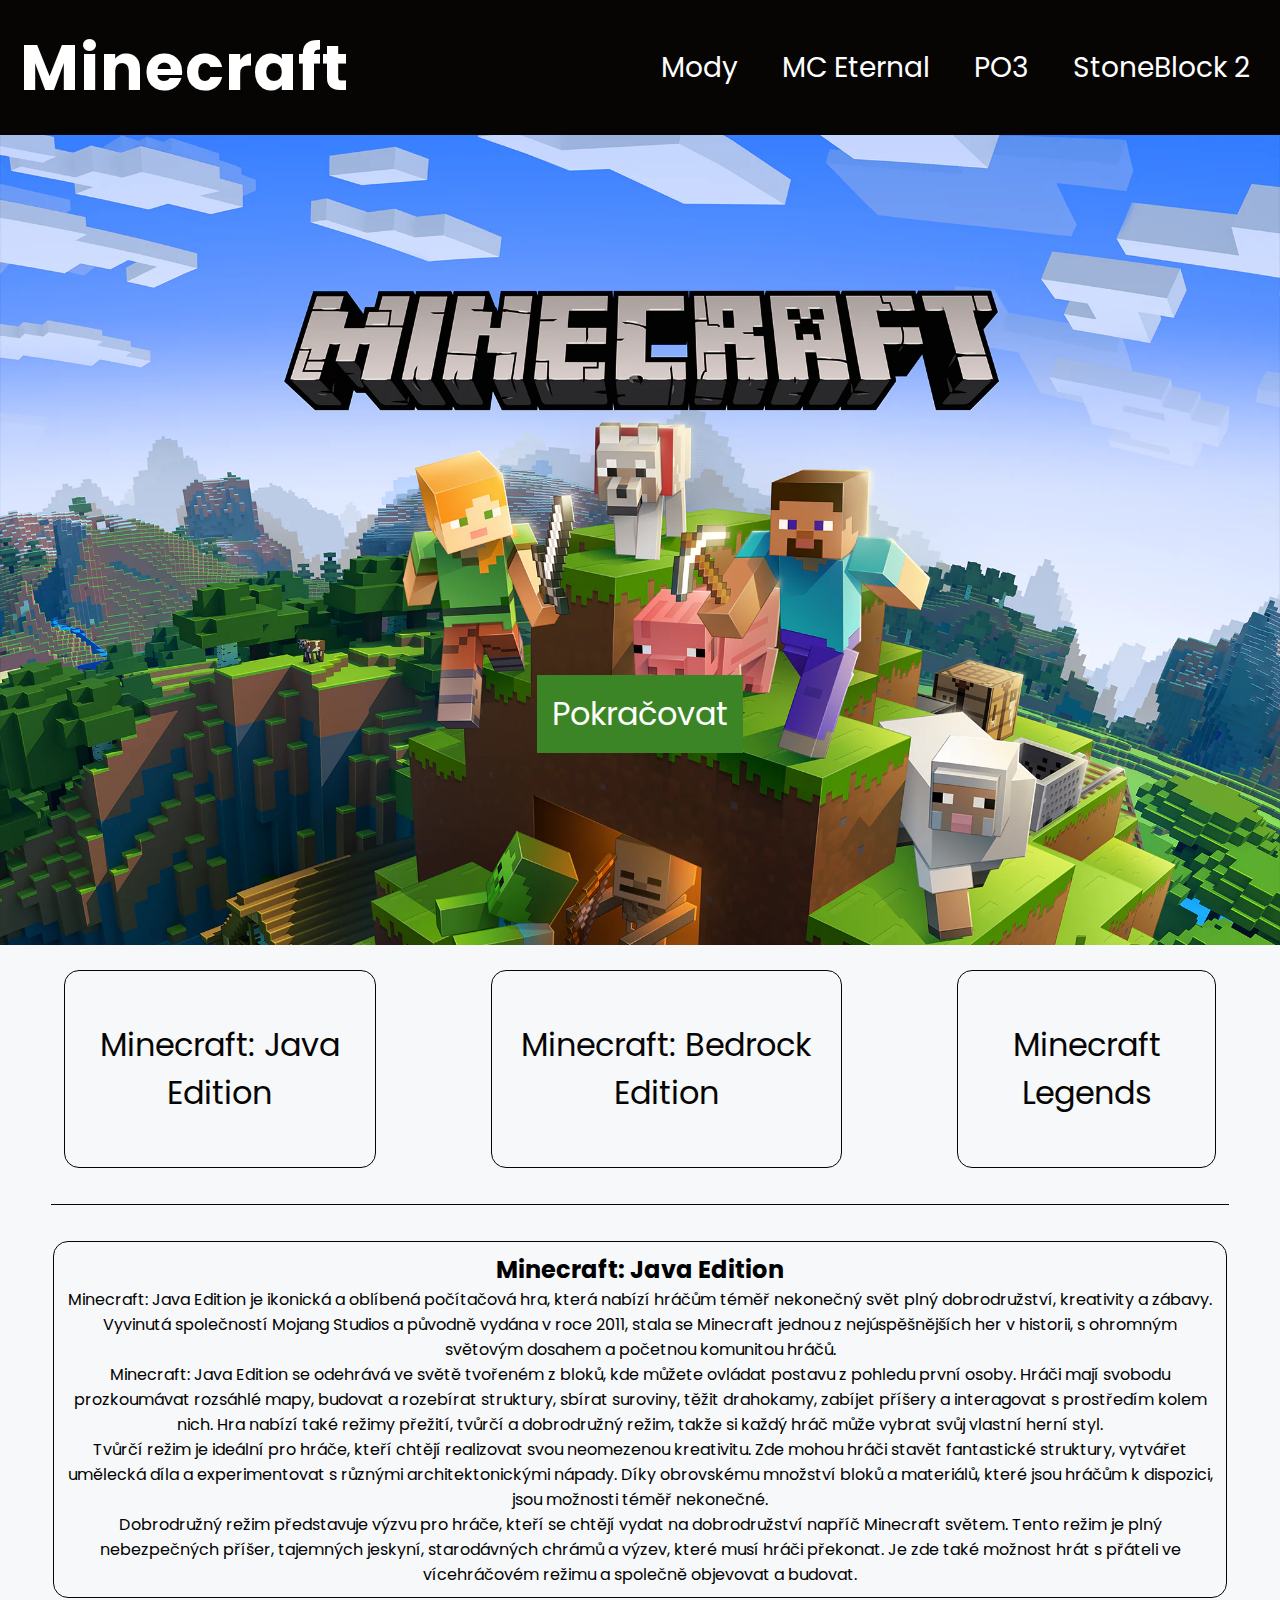
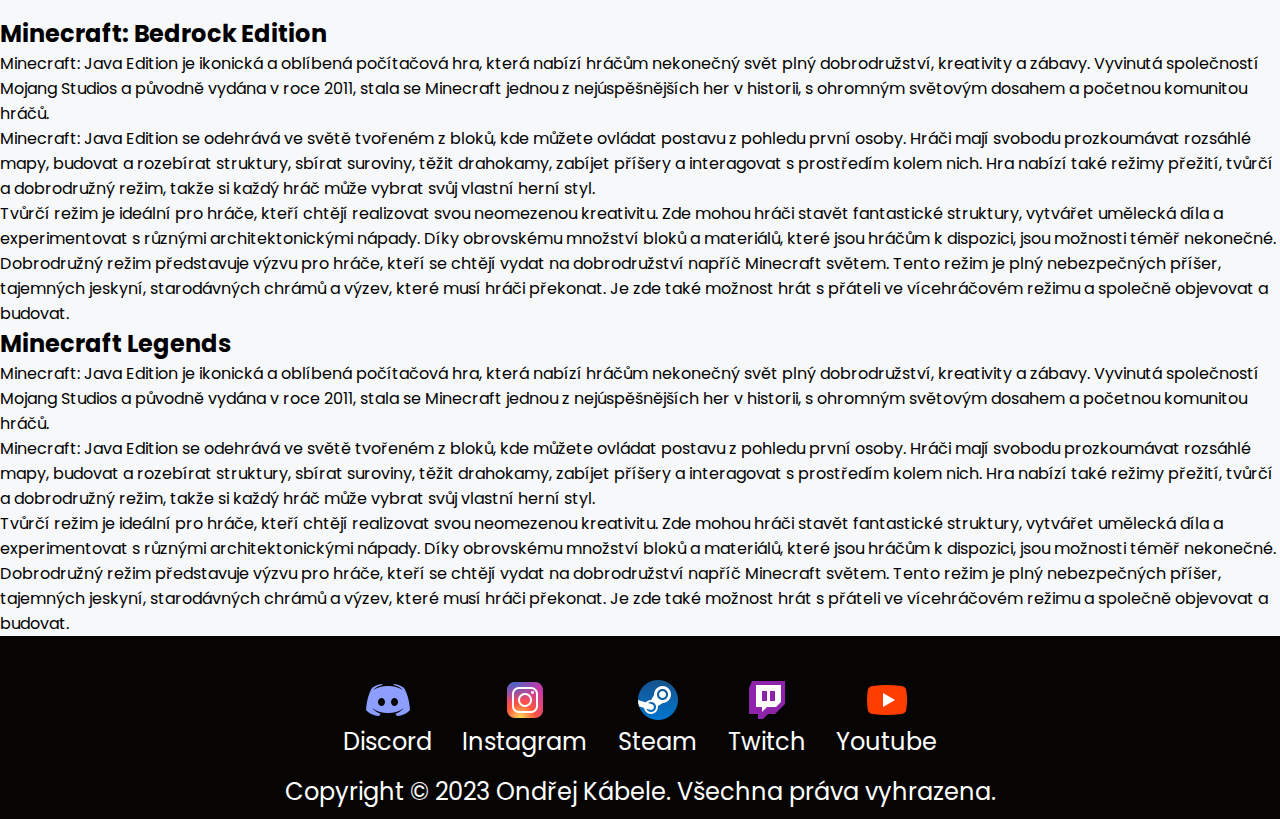
==== index.html @ 30aad0f2 "Made some progress on the website" ====
<!DOCTYPE html>
<html lang="cs">

<head>
    <meta charset="UTF-8">
    <meta http-equiv="X-UA-Compatible" content="IE=edge">
    <meta name="viewport" content="width=device-width, initial-scale=1.0">
    <link rel="stylesheet" href="css/style.css">
    <link rel="icon" href="img/MineCraft.ico">
    <script src="js/script.js"></script>
    <title>Minecraft</title>
</head>

<body>
    <div id="wrapper">
        <header>
            <a href="index.html">
                <h1>Minecraft</h1>
            </a>
            <nav>
                <a href="mods.html">Mody</a>
                <a href="mceternal.html">MC Eternal</a>
                <a href="po3.html">PO3</a>
                <a href="stoneblock2.html">StoneBlock 2</a>
            </nav>
        </header>
        <main>
            <div id="uvod">
                <img id="uvod-img" src="img/minecraft.webp" alt="">
                <a id="uvod-button" href="#buttons">Pokračovat</a>
            </div>

            <section id="buttons">
                    <a href="#clanek1" class="button">
                        Minecraft: Java Edition
                    </a>
                    <a href="#clanek2" class="button">
                        Minecraft: Bedrock Edition
                    </a>
                    <a href="#clanek3" class="button">
                        Minecraft Legends
                    </a>
            </section>
            <div id="line">
            </div>
            <section id="clanky">
                <section id="clanek-1" class="active">
                    <article>
                        <div id="clanek-1-text">
                            <h2>Minecraft: Java Edition</h2>
                            <p>
                                Minecraft: Java Edition je ikonická a oblíbená počítačová hra, která nabízí hráčům téměř nekonečný svět plný dobrodružství, kreativity a zábavy. Vyvinutá společností Mojang Studios a původně vydána v roce 2011, stala se Minecraft jednou z nejúspěšnějších her v historii, s ohromným světovým dosahem a početnou komunitou hráčů.
                                </br>Minecraft: Java Edition se odehrává ve světě tvořeném z bloků, kde můžete ovládat postavu z pohledu první osoby. Hráči mají svobodu prozkoumávat rozsáhlé mapy, budovat a rozebírat struktury, sbírat suroviny, těžit drahokamy, zabíjet příšery a interagovat s prostředím kolem nich. Hra nabízí také režimy přežití, tvůrčí a dobrodružný režim, takže si každý hráč může vybrat svůj vlastní herní styl.
                                </br>
                                Tvůrčí režim je ideální pro hráče, kteří chtějí realizovat svou neomezenou kreativitu. Zde mohou hráči stavět fantastické struktury, vytvářet umělecká díla a experimentovat s různými architektonickými nápady. Díky obrovskému množství bloků a materiálů, které jsou hráčům k dispozici, jsou možnosti téměř nekonečné.
                                </br>
                                Dobrodružný režim představuje výzvu pro hráče, kteří se chtějí vydat na dobrodružství napříč Minecraft světem. Tento režim je plný nebezpečných příšer, tajemných jeskyní, starodávných chrámů a výzev, které musí hráči překonat. Je zde také možnost hrát s přáteli ve vícehráčovém režimu a společně objevovat a budovat.
                            </p>
                        </div>
                    </article>
                </section>
                <section id="clanek-2">
                    <article>
                        <div id="clanek-2-text">
                            <h2>Minecraft: Bedrock Edition</h2>
                            <p>
                                Minecraft: Java Edition je ikonická a oblíbená počítačová hra, která nabízí hráčům nekonečný svět plný dobrodružství, kreativity a zábavy. Vyvinutá společností Mojang Studios a původně vydána v roce 2011, stala se Minecraft jednou z nejúspěšnějších her v historii, s ohromným světovým dosahem a početnou komunitou hráčů.
                                </br>Minecraft: Java Edition se odehrává ve světě tvořeném z bloků, kde můžete ovládat postavu z pohledu první osoby. Hráči mají svobodu prozkoumávat rozsáhlé mapy, budovat a rozebírat struktury, sbírat suroviny, těžit drahokamy, zabíjet příšery a interagovat s prostředím kolem nich. Hra nabízí také režimy přežití, tvůrčí a dobrodružný režim, takže si každý hráč může vybrat svůj vlastní herní styl.
                                </br>
                                Tvůrčí režim je ideální pro hráče, kteří chtějí realizovat svou neomezenou kreativitu. Zde mohou hráči stavět fantastické struktury, vytvářet umělecká díla a experimentovat s různými architektonickými nápady. Díky obrovskému množství bloků a materiálů, které jsou hráčům k dispozici, jsou možnosti téměř nekonečné.
                                </br>
                                Dobrodružný režim představuje výzvu pro hráče, kteří se chtějí vydat na dobrodružství napříč Minecraft světem. Tento režim je plný nebezpečných příšer, tajemných jeskyní, starodávných chrámů a výzev, které musí hráči překonat. Je zde také možnost hrát s přáteli ve vícehráčovém režimu a společně objevovat a budovat.
                            </p>
                        </div>
                    </article>
                </section>
                <section id="clanek-3">
                    <article>
                        <div id="clanek-3-text">
                            <h2>Minecraft Legends</h2>
                            <p>
                                Minecraft: Java Edition je ikonická a oblíbená počítačová hra, která nabízí hráčům nekonečný svět plný dobrodružství, kreativity a zábavy. Vyvinutá společností Mojang Studios a původně vydána v roce 2011, stala se Minecraft jednou z nejúspěšnějších her v historii, s ohromným světovým dosahem a početnou komunitou hráčů.
                                </br>Minecraft: Java Edition se odehrává ve světě tvořeném z bloků, kde můžete ovládat postavu z pohledu první osoby. Hráči mají svobodu prozkoumávat rozsáhlé mapy, budovat a rozebírat struktury, sbírat suroviny, těžit drahokamy, zabíjet příšery a interagovat s prostředím kolem nich. Hra nabízí také režimy přežití, tvůrčí a dobrodružný režim, takže si každý hráč může vybrat svůj vlastní herní styl.
                                </br>
                                Tvůrčí režim je ideální pro hráče, kteří chtějí realizovat svou neomezenou kreativitu. Zde mohou hráči stavět fantastické struktury, vytvářet umělecká díla a experimentovat s různými architektonickými nápady. Díky obrovskému množství bloků a materiálů, které jsou hráčům k dispozici, jsou možnosti téměř nekonečné.
                                </br>
                                Dobrodružný režim představuje výzvu pro hráče, kteří se chtějí vydat na dobrodružství napříč Minecraft světem. Tento režim je plný nebezpečných příšer, tajemných jeskyní, starodávných chrámů a výzev, které musí hráči překonat. Je zde také možnost hrát s přáteli ve vícehráčovém režimu a společně objevovat a budovat.
                            </p>
                        </div>
                    </article>
                </section>
            </section>

        </main>
        <footer>
            <section id="footer-links">
                <div class="odkazy">
                    <a href="https://discord.gg/NRZaTtVXcN" target="_blank">
                        <img src="img/discordicon.png" alt="">
                        <p>Discord</p>
                    </a>
                </div>
                <div class="odkazy">
                    <a href="https://www.instagram.com/ondrej_kabele/" target="_blank">
                        <img src="img/instagramicon.png" alt="">
                        <p>Instagram</p>
                    </a>
                </div>
                <div class="odkazy">
                    <a href="https://steamcommunity.com/id/F1shypiso" target="_blank">
                        <img src="img/steamicon.png" alt="">
                        <p>Steam</p>
                    </a>
                </div>
                <div class="odkazy">
                    <a href="https://www.twitch.tv/xf1shyy_" target="_blank">
                        <img src="img/twitchicon.png" alt="">
                        <p>Twitch</p>
                    </a>
                </div>
                <div class="odkazy">
                    <a href="https://www.youtube.com/channel/UCJGRxH2blSZl3icuRD3tygg" target="_blank">
                        <img src="img/youtubeicon.png" alt="">
                        <p>Youtube</p>
                    </a>
                </div>
            </section>
            <div id="footer-text">
                <p>Copyright &copy; 2023 Ondřej Kábele. Všechna práva vyhrazena.</p>
            </div>
        </footer>
    </div>
</body>
</html>
---- css/style.css ----
@import url('https://fonts.googleapis.com/css2?family=Poppins&display=swap');

* {
    padding: 0;
    margin: 0;
    scroll-behavior: smooth;
}

#wrapper {
    font-family: 'Poppins', sans-serif;
    margin: auto;
    max-width: 1920px;
}

header {
    display: flex;
    align-items: center;
    justify-content: space-between;
    color: white;
    background-color: #070504;
    width: 100%;
}

header h1 {
    font-size: 4rem;
    letter-spacing: 1px;
}

nav {
    margin: 10px;
}

nav a,
header a {
    color: white;
    margin: 20px;
    font-size: 1.75rem;
}

a {
    text-decoration: none;
}

main {
    min-height: 100vh;
    display: flex;
    flex-direction: column;
    background-color: #f7f8f9;
}

#uvod-img {
    width: 100%;
    height: 90vh;
    object-fit: cover;
    object-position: center 25%;
}

#uvod-button {
    display: none;
    position: absolute;
    top: 75%;
    left: 50%;
    transform: translate(-50%, 0);
    z-index: 1;
    color: white;
    font-size: 2rem;
    padding: 15px;
    background-color: #3b8526;
}
#line{
    border-bottom: 1px solid #070504;
    width: 92vw;
    margin: 2vh auto;
}
#buttons{
    display: flex;
    justify-content: center;
    margin: 2vh 5vw;
    gap: 10%;
}
.button{
    display: flex;
    color: #070504;
    border: 1px solid #070504;
    border-radius: 15px;
    padding: 50px 15px;
    font-size: 2rem;
    text-align: center;
}
.active{
    width: 90vw;
    margin: 2vh auto;
    padding: 10px;
    border: 1px solid #070504;
    border-radius: 15px;
}
#clanek-1-text {
    text-align: center;
}
footer {
    display: flex;
    align-items: center;
    flex-direction: column;
    background-color: #070504;
    font-family: 'Poppins', sans-serif;
}

#footer-links {
    margin-top: 25px;
    display: flex
}

#footer-links a {
    margin: 15px;
}

.odkazy a {
    display: flex;
    flex-direction: column;
    align-items: center;
    font-size: 24px;
    color: white;
}

#footer-text {
    display: flex;
    justify-content: center;
    margin-bottom: 10px;
}

#footer-text p {
    font-size: 1.5em;
    color: white;
}

@media (min-width:1024px) {
    #uvod-button {
        display: block;
    }
}

@media (min-width: 767px) and (max-width: 1023px) {

}

@media (max-width: 767px) {
    
}
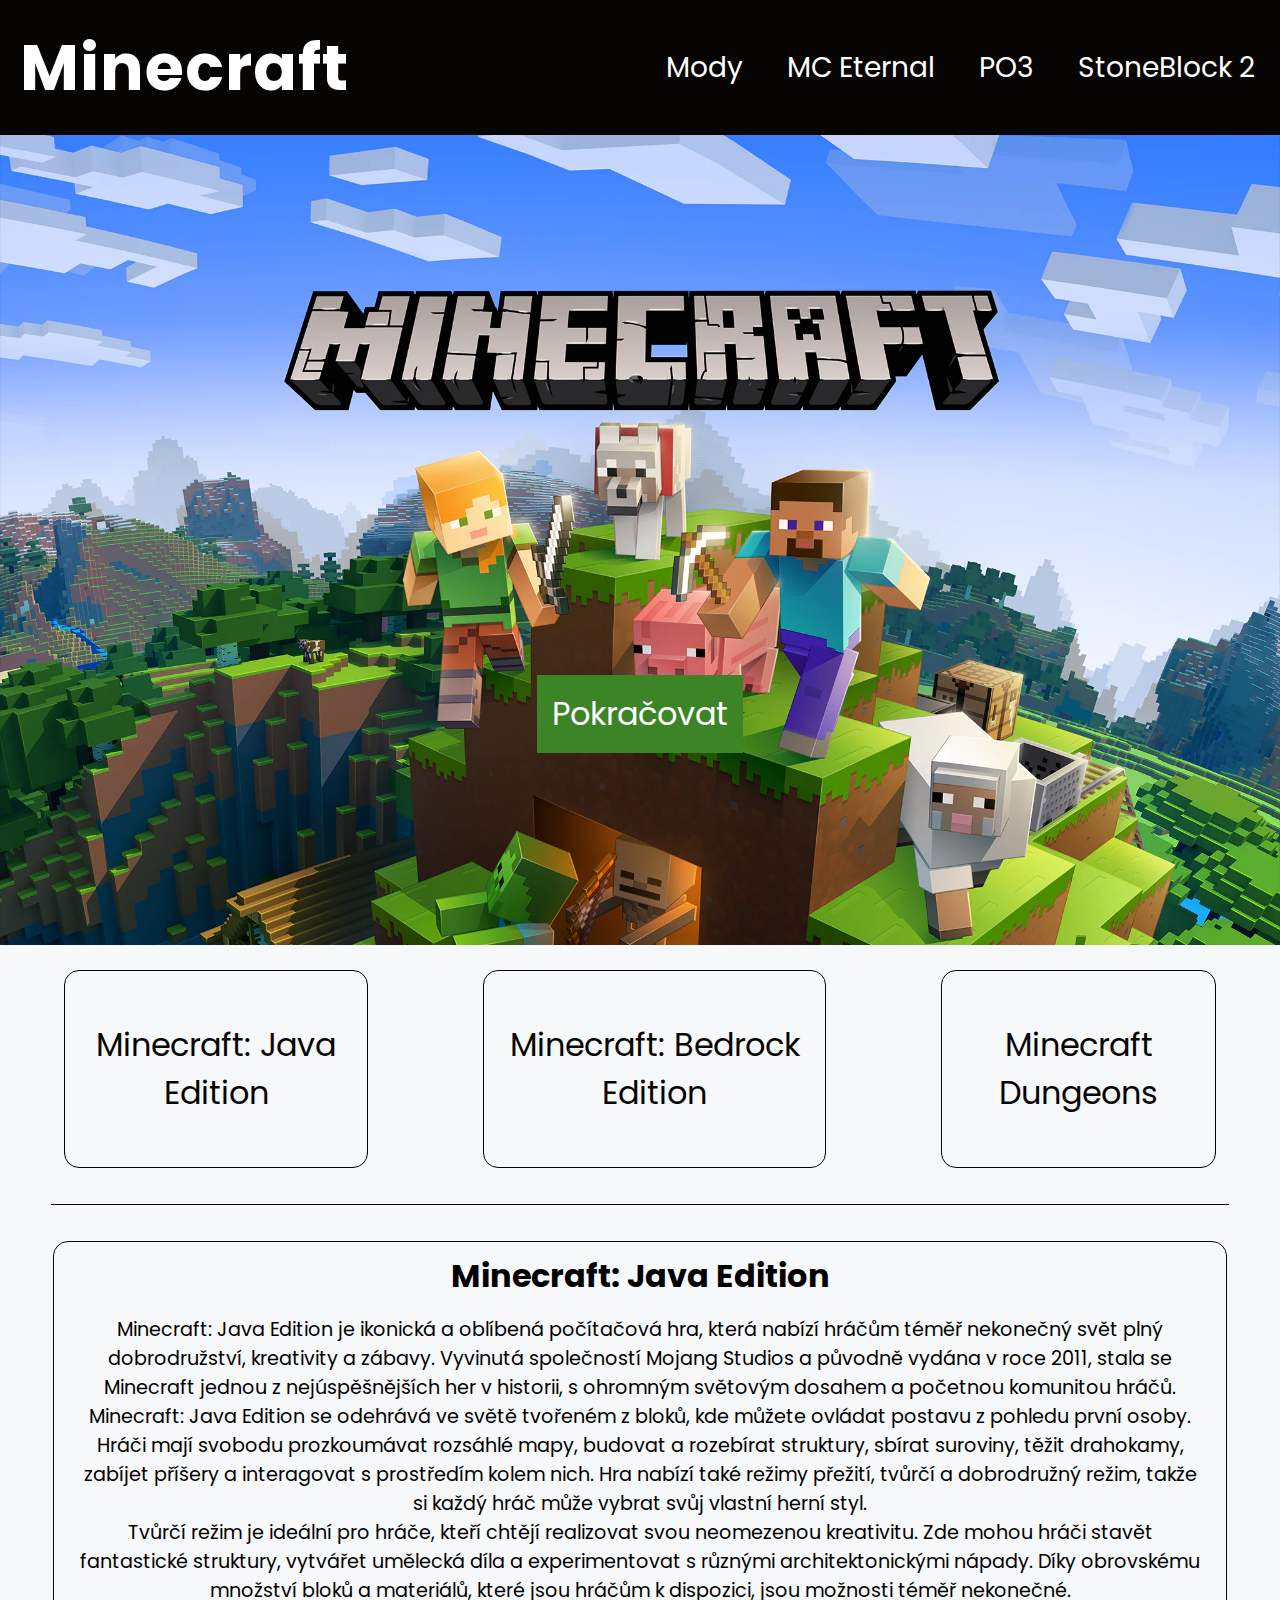
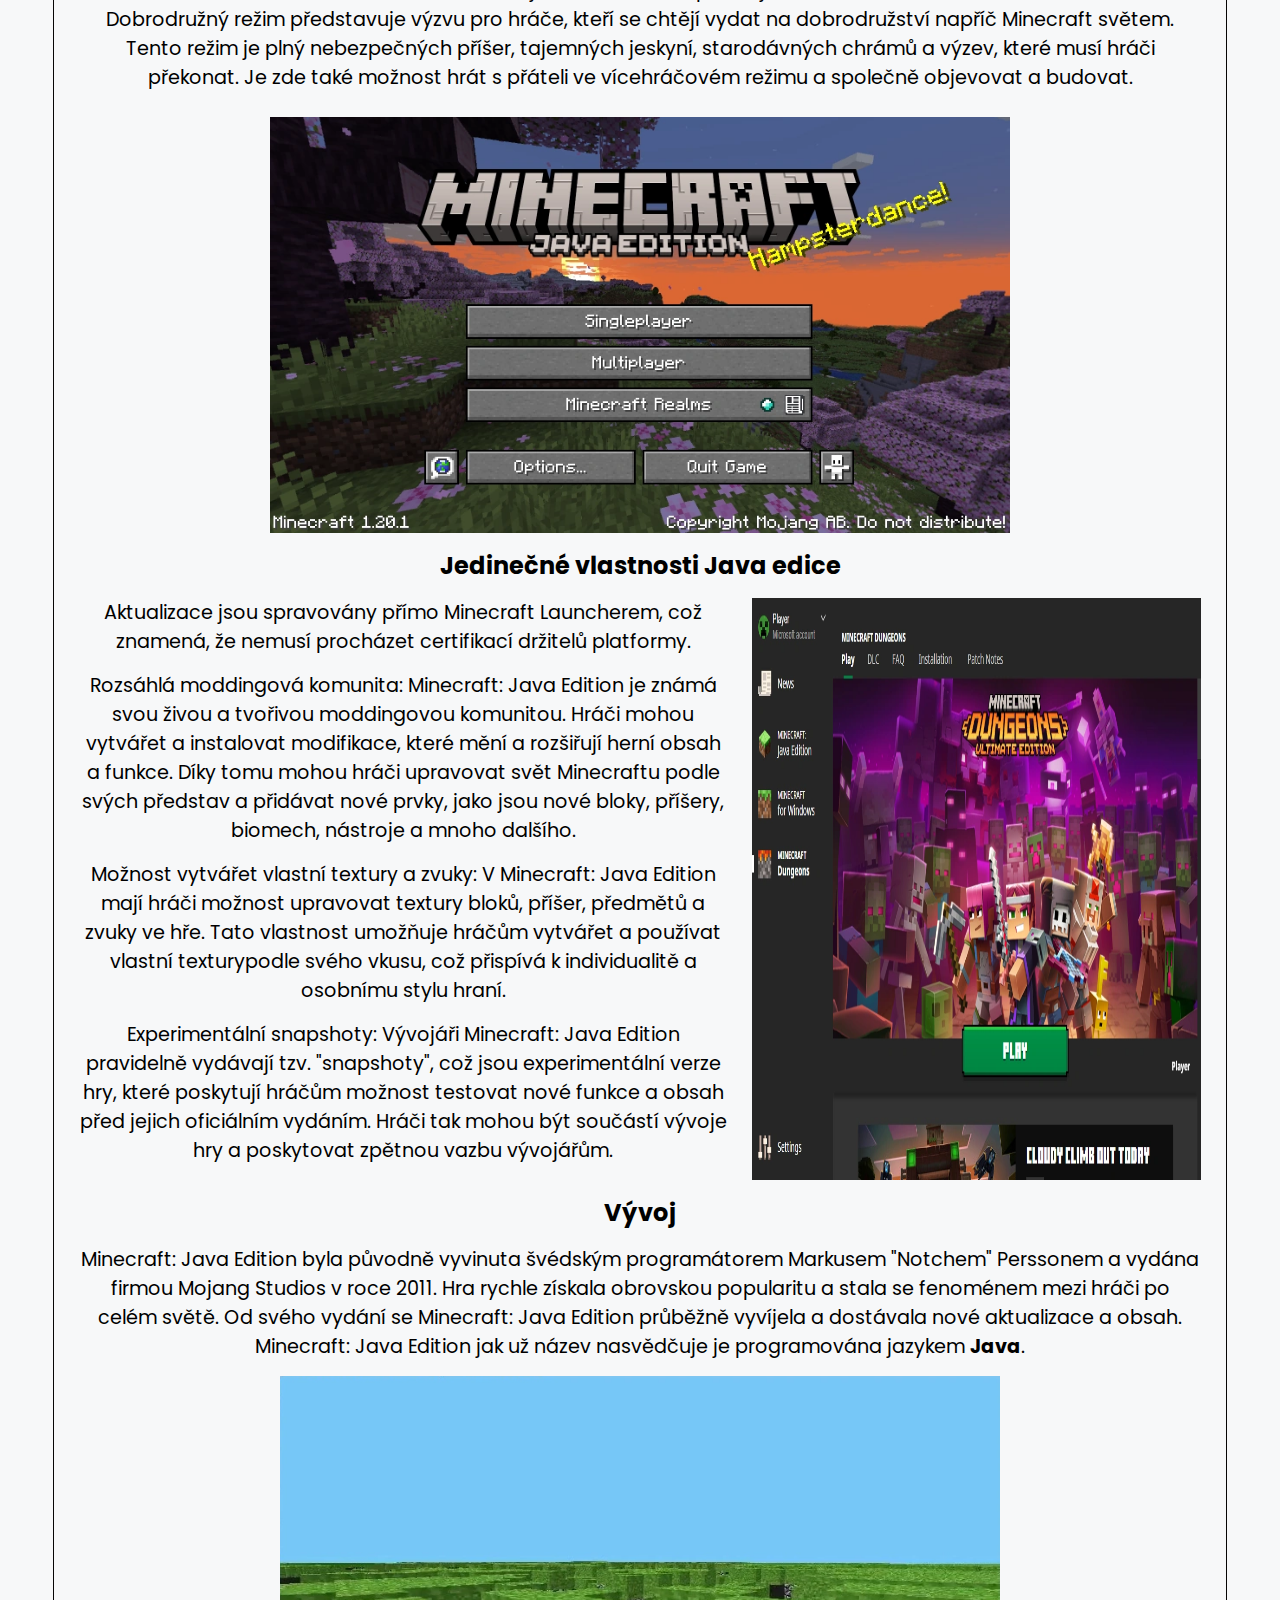
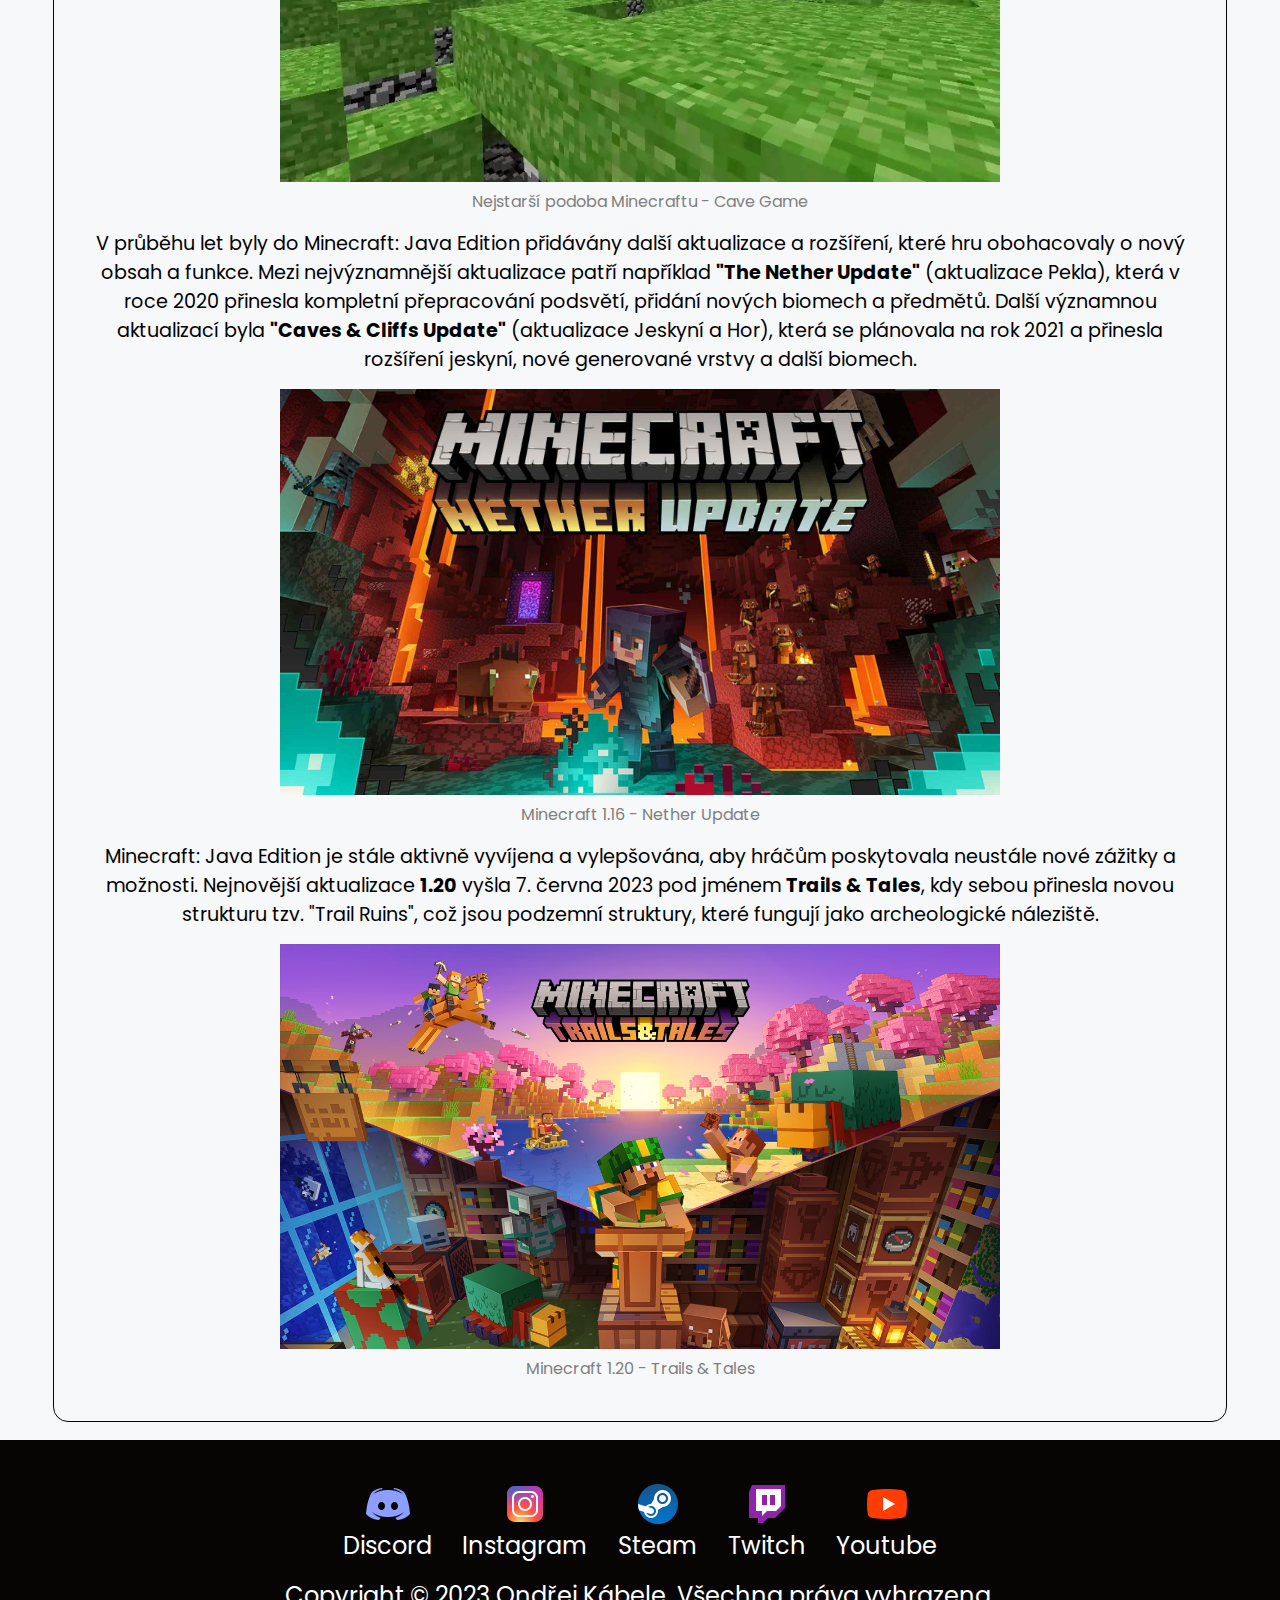
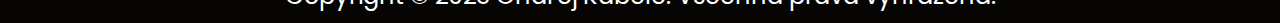
==== commit 6a91e015: "Progress Update: No. 1" ====
--- a/index.html
+++ b/index.html
@@ -7,7 +7,7 @@
     <meta name="viewport" content="width=device-width, initial-scale=1.0">
     <link rel="stylesheet" href="css/style.css">
     <link rel="icon" href="img/MineCraft.ico">
-    <script src="js/script.js"></script>
+    <script src="js/script.js" defer></script>
     <title>Minecraft</title>
 </head>
 
@@ -31,60 +31,162 @@
             </div>
 
             <section id="buttons">
-                    <a href="#clanek1" class="button">
-                        Minecraft: Java Edition
-                    </a>
-                    <a href="#clanek2" class="button">
-                        Minecraft: Bedrock Edition
-                    </a>
-                    <a href="#clanek3" class="button">
-                        Minecraft Legends
-                    </a>
+                <a href="#clanek-1" onclick="zmenitJava()" id="clanek1-button" class="button">
+                    Minecraft: Java Edition
+                </a>
+                <a href="#clanek-2" onclick="zmenitBedrock()" id="clanek2-button" class="button">
+                    Minecraft: Bedrock Edition
+                </a>
+                <a href="#clanek-3" onclick="zmenitDungeons()" id="clanek3-button" class="button">
+                    Minecraft Dungeons
+                </a>
             </section>
+            <div id="select-div">
+                <select id="index-select" onchange="zmenitClanek(this)">
+                    <option value="1">Minecraft: Java Edition</option>
+                    <option value="2">Minecraft: Bedrock Edition</option>
+                    <option value="3">Minecraft Dungeons</option>
+                </select>
+            </div>
             <div id="line">
             </div>
             <section id="clanky">
-                <section id="clanek-1" class="active">
+                <section id="clanek-1">
                     <article>
-                        <div id="clanek-1-text">
-                            <h2>Minecraft: Java Edition</h2>
-                            <p>
-                                Minecraft: Java Edition je ikonická a oblíbená počítačová hra, která nabízí hráčům téměř nekonečný svět plný dobrodružství, kreativity a zábavy. Vyvinutá společností Mojang Studios a původně vydána v roce 2011, stala se Minecraft jednou z nejúspěšnějších her v historii, s ohromným světovým dosahem a početnou komunitou hráčů.
-                                </br>Minecraft: Java Edition se odehrává ve světě tvořeném z bloků, kde můžete ovládat postavu z pohledu první osoby. Hráči mají svobodu prozkoumávat rozsáhlé mapy, budovat a rozebírat struktury, sbírat suroviny, těžit drahokamy, zabíjet příšery a interagovat s prostředím kolem nich. Hra nabízí také režimy přežití, tvůrčí a dobrodružný režim, takže si každý hráč může vybrat svůj vlastní herní styl.
-                                </br>
-                                Tvůrčí režim je ideální pro hráče, kteří chtějí realizovat svou neomezenou kreativitu. Zde mohou hráči stavět fantastické struktury, vytvářet umělecká díla a experimentovat s různými architektonickými nápady. Díky obrovskému množství bloků a materiálů, které jsou hráčům k dispozici, jsou možnosti téměř nekonečné.
-                                </br>
-                                Dobrodružný režim představuje výzvu pro hráče, kteří se chtějí vydat na dobrodružství napříč Minecraft světem. Tento režim je plný nebezpečných příšer, tajemných jeskyní, starodávných chrámů a výzev, které musí hráči překonat. Je zde také možnost hrát s přáteli ve vícehráčovém režimu a společně objevovat a budovat.
-                            </p>
+                        <div id="article-1-text">
+                            <h2>
+                                Minecraft: Java Edition
+                            </h2>
+                            <div id="article-1-odstavec-1">
+                                <p>
+                                    Minecraft: Java Edition je ikonická a oblíbená počítačová hra, která nabízí hráčům
+                                    téměř nekonečný svět plný dobrodružství, kreativity a zábavy. Vyvinutá společností
+                                    Mojang Studios a původně vydána v roce 2011, stala se Minecraft jednou z
+                                    nejúspěšnějších her v historii, s ohromným světovým dosahem a početnou komunitou
+                                    hráčů.
+                                    </br>
+                                    Minecraft: Java Edition se odehrává ve světě tvořeném z bloků, kde můžete
+                                    ovládat postavu z pohledu první osoby. Hráči mají svobodu prozkoumávat rozsáhlé
+                                    mapy, budovat a rozebírat struktury, sbírat suroviny, těžit drahokamy, zabíjet
+                                    příšery a interagovat s prostředím kolem nich. Hra nabízí také režimy přežití,
+                                    tvůrčí a dobrodružný režim, takže si každý hráč může vybrat svůj vlastní herní styl.
+                                    </br>
+                                    Tvůrčí režim je ideální pro hráče, kteří chtějí realizovat svou neomezenou
+                                    kreativitu. Zde mohou hráči stavět fantastické struktury, vytvářet umělecká díla a
+                                    experimentovat s různými architektonickými nápady. Díky obrovskému množství bloků a
+                                    materiálů, které jsou hráčům k dispozici, jsou možnosti téměř nekonečné.
+                                    </br>
+                                    Dobrodružný režim představuje výzvu pro hráče, kteří se chtějí vydat na
+                                    dobrodružství napříč Minecraft světem. Tento režim je plný nebezpečných příšer,
+                                    tajemných jeskyní, starodávných chrámů a výzev, které musí hráči překonat. Je zde
+                                    také možnost hrát s přáteli ve vícehráčovém režimu a společně objevovat a budovat.
+                                </p>
+                                <img src="img/Java_Edition_1.20.1.webp" alt="">
+                            </div>
+                            <h3>
+                                Jedinečné vlastnosti Java edice
+                            </h3>
+                            <div class="article-1-odstavec-text">
+                                <article>
+                                    <p>
+                                        Aktualizace jsou spravovány přímo Minecraft Launcherem, což znamená, že nemusí
+                                        procházet certifikací držitelů platformy.
+                                    </p>
+                                    <p>
+                                        Rozsáhlá moddingová komunita: Minecraft: Java Edition je známá svou živou a tvořivou moddingovou komunitou. Hráči mohou vytvářet a instalovat modifikace, které mění a rozšiřují herní obsah a funkce. Díky tomu mohou hráči upravovat svět Minecraftu podle svých představ a přidávat nové prvky, jako jsou nové bloky, příšery, biomech, nástroje a mnoho dalšího.
+                                    </p>
+                                    <p>
+                                        Možnost vytvářet vlastní textury a zvuky: V Minecraft: Java Edition mají hráči možnost upravovat textury bloků, příšer, předmětů a zvuky ve hře. Tato vlastnost umožňuje hráčům vytvářet a používat vlastní texturypodle svého vkusu, což přispívá k individualitě a osobnímu stylu hraní.
+                                    </p>
+                                    <p>
+                                        Experimentální snapshoty: Vývojáři Minecraft: Java Edition pravidelně vydávají tzv. "snapshoty", což jsou experimentální verze hry, které poskytují hráčům možnost testovat nové funkce a obsah před jejich oficiálním vydáním. Hráči tak mohou být součástí vývoje hry a poskytovat zpětnou vazbu vývojářům.
+                                    </p>                                    
+                                </article>
+                                <img src="img/Launcher_MCD_tab.webp" alt="">
+                            </div>
+                            <h3>
+                                Vývoj
+                            </h3>
+                            <div class="article-1-odstavec-text">
+                                <article>
+                                    <p>
+                                        Minecraft: Java Edition byla původně vyvinuta švédským programátorem Markusem "Notchem" Perssonem a vydána firmou Mojang Studios v roce 2011. Hra rychle získala obrovskou popularitu a stala se fenoménem mezi hráči po celém světě. Od svého vydání se Minecraft: Java Edition průběžně vyvíjela a dostávala nové aktualizace a obsah. Minecraft: Java Edition jak už název nasvědčuje je programována jazykem <b>Java</b>.
+                                    </p>
+                                    <figure>
+                                        <img src="img/CaveGame.webp" alt="">
+                                        <figcaption>Nejstarší podoba Minecraftu - Cave Game</figcaption>
+                                    </figure>
+                                    <p>
+                                        V průběhu let byly do Minecraft: Java Edition přidávány další aktualizace a rozšíření, které hru obohacovaly o nový obsah a funkce. Mezi nejvýznamnější aktualizace patří například <b>"The Nether Update"</b> (aktualizace Pekla), která v roce 2020 přinesla kompletní přepracování podsvětí, přidání nových biomech a předmětů. Další významnou aktualizací byla <b>"Caves & Cliffs Update"</b> (aktualizace Jeskyní a Hor), která se plánovala na rok 2021 a přinesla rozšíření jeskyní, nové generované vrstvy a další biomech.
+                                    </p>
+                                    <figure>
+                                        <img src="img/netherupdatecover.jpg" alt="">
+                                        <figcaption>Minecraft 1.16 - Nether Update</figcaption>
+                                    </figure>
+                                    <p>
+                                        Minecraft: Java Edition je stále aktivně vyvíjena a vylepšována, aby hráčům poskytovala neustále nové zážitky a možnosti. Nejnovější aktualizace <b>1.20</b> vyšla 7. června 2023 pod jménem <b>Trails & Tales</b>, kdy sebou přinesla novou strukturu tzv. "Trail Ruins", což jsou podzemní struktury, které fungují jako archeologické náleziště.
+                                    </p>
+                                    <figure>
+                                        <img src="img/Keyart-Minecraft_Trails-Tales_.Net_1280x720 (1).avif" alt="">
+                                        <figcaption>Minecraft 1.20 - Trails & Tales</figcaption>
+                                    </figure>
+                                </article>
+                            </div>
                         </div>
                     </article>
                 </section>
                 <section id="clanek-2">
                     <article>
-                        <div id="clanek-2-text">
+                        <div id="article-2-text">
                             <h2>Minecraft: Bedrock Edition</h2>
                             <p>
-                                Minecraft: Java Edition je ikonická a oblíbená počítačová hra, která nabízí hráčům nekonečný svět plný dobrodružství, kreativity a zábavy. Vyvinutá společností Mojang Studios a původně vydána v roce 2011, stala se Minecraft jednou z nejúspěšnějších her v historii, s ohromným světovým dosahem a početnou komunitou hráčů.
-                                </br>Minecraft: Java Edition se odehrává ve světě tvořeném z bloků, kde můžete ovládat postavu z pohledu první osoby. Hráči mají svobodu prozkoumávat rozsáhlé mapy, budovat a rozebírat struktury, sbírat suroviny, těžit drahokamy, zabíjet příšery a interagovat s prostředím kolem nich. Hra nabízí také režimy přežití, tvůrčí a dobrodružný režim, takže si každý hráč může vybrat svůj vlastní herní styl.
-                                </br>
-                                Tvůrčí režim je ideální pro hráče, kteří chtějí realizovat svou neomezenou kreativitu. Zde mohou hráči stavět fantastické struktury, vytvářet umělecká díla a experimentovat s různými architektonickými nápady. Díky obrovskému množství bloků a materiálů, které jsou hráčům k dispozici, jsou možnosti téměř nekonečné.
-                                </br>
-                                Dobrodružný režim představuje výzvu pro hráče, kteří se chtějí vydat na dobrodružství napříč Minecraft světem. Tento režim je plný nebezpečných příšer, tajemných jeskyní, starodávných chrámů a výzev, které musí hráči překonat. Je zde také možnost hrát s přáteli ve vícehráčovém režimu a společně objevovat a budovat.
+                                Minecraft: Java Edition je ikonická a oblíbená počítačová hra, která nabízí hráčům
+                                nekonečný svět plný dobrodružství, kreativity a zábavy. Vyvinutá společností Mojang
+                                Studios a původně vydána v roce 2011, stala se Minecraft jednou z nejúspěšnějších her v
+                                historii, s ohromným světovým dosahem a početnou komunitou hráčů.
+                                </br>Minecraft: Java Edition se odehrává ve světě tvořeném z bloků, kde můžete ovládat
+                                postavu z pohledu první osoby. Hráči mají svobodu prozkoumávat rozsáhlé mapy, budovat a
+                                rozebírat struktury, sbírat suroviny, těžit drahokamy, zabíjet příšery a interagovat s
+                                prostředím kolem nich. Hra nabízí také režimy přežití, tvůrčí a dobrodružný režim, takže
+                                si každý hráč může vybrat svůj vlastní herní styl.
+                                </br>
+                                Tvůrčí režim je ideální pro hráče, kteří chtějí realizovat svou neomezenou kreativitu.
+                                Zde mohou hráči stavět fantastické struktury, vytvářet umělecká díla a experimentovat s
+                                různými architektonickými nápady. Díky obrovskému množství bloků a materiálů, které jsou
+                                hráčům k dispozici, jsou možnosti téměř nekonečné.
+                                </br>
+                                Dobrodružný režim představuje výzvu pro hráče, kteří se chtějí vydat na dobrodružství
+                                napříč Minecraft světem. Tento režim je plný nebezpečných příšer, tajemných jeskyní,
+                                starodávných chrámů a výzev, které musí hráči překonat. Je zde také možnost hrát s
+                                přáteli ve vícehráčovém režimu a společně objevovat a budovat.
                             </p>
                         </div>
                     </article>
                 </section>
                 <section id="clanek-3">
                     <article>
-                        <div id="clanek-3-text">
-                            <h2>Minecraft Legends</h2>
+                        <div id="article-3-text">
+                            <h2>Minecraft Dungeons</h2>
                             <p>
-                                Minecraft: Java Edition je ikonická a oblíbená počítačová hra, která nabízí hráčům nekonečný svět plný dobrodružství, kreativity a zábavy. Vyvinutá společností Mojang Studios a původně vydána v roce 2011, stala se Minecraft jednou z nejúspěšnějších her v historii, s ohromným světovým dosahem a početnou komunitou hráčů.
-                                </br>Minecraft: Java Edition se odehrává ve světě tvořeném z bloků, kde můžete ovládat postavu z pohledu první osoby. Hráči mají svobodu prozkoumávat rozsáhlé mapy, budovat a rozebírat struktury, sbírat suroviny, těžit drahokamy, zabíjet příšery a interagovat s prostředím kolem nich. Hra nabízí také režimy přežití, tvůrčí a dobrodružný režim, takže si každý hráč může vybrat svůj vlastní herní styl.
-                                </br>
-                                Tvůrčí režim je ideální pro hráče, kteří chtějí realizovat svou neomezenou kreativitu. Zde mohou hráči stavět fantastické struktury, vytvářet umělecká díla a experimentovat s různými architektonickými nápady. Díky obrovskému množství bloků a materiálů, které jsou hráčům k dispozici, jsou možnosti téměř nekonečné.
-                                </br>
-                                Dobrodružný režim představuje výzvu pro hráče, kteří se chtějí vydat na dobrodružství napříč Minecraft světem. Tento režim je plný nebezpečných příšer, tajemných jeskyní, starodávných chrámů a výzev, které musí hráči překonat. Je zde také možnost hrát s přáteli ve vícehráčovém režimu a společně objevovat a budovat.
+                                Minecraft: Java Edition je ikonická a oblíbená počítačová hra, která nabízí hráčům
+                                nekonečný svět plný dobrodružství, kreativity a zábavy. Vyvinutá společností Mojang
+                                Studios a původně vydána v roce 2011, stala se Minecraft jednou z nejúspěšnějších her v
+                                historii, s ohromným světovým dosahem a početnou komunitou hráčů.
+                                </br>Minecraft: Java Edition se odehrává ve světě tvořeném z bloků, kde můžete ovládat
+                                postavu z pohledu první osoby. Hráči mají svobodu prozkoumávat rozsáhlé mapy, budovat a
+                                rozebírat struktury, sbírat suroviny, těžit drahokamy, zabíjet příšery a interagovat s
+                                prostředím kolem nich. Hra nabízí také režimy přežití, tvůrčí a dobrodružný režim, takže
+                                si každý hráč může vybrat svůj vlastní herní styl.
+                                </br>
+                                Tvůrčí režim je ideální pro hráče, kteří chtějí realizovat svou neomezenou kreativitu.
+                                Zde mohou hráči stavět fantastické struktury, vytvářet umělecká díla a experimentovat s
+                                různými architektonickými nápady. Díky obrovskému množství bloků a materiálů, které jsou
+                                hráčům k dispozici, jsou možnosti téměř nekonečné.
+                                </br>
+                                Dobrodružný režim představuje výzvu pro hráče, kteří se chtějí vydat na dobrodružství
+                                napříč Minecraft světem. Tento režim je plný nebezpečných příšer, tajemných jeskyní,
+                                starodávných chrámů a výzev, které musí hráči překonat. Je zde také možnost hrát s
+                                přáteli ve vícehráčovém režimu a společně objevovat a budovat.
                             </p>
                         </div>
                     </article>
--- a/css/style.css
+++ b/css/style.css
@@ -27,7 +27,7 @@
 }
 
 nav {
-    margin: 10px;
+    margin: 5px;
 }
 
 nav a,
@@ -69,7 +69,7 @@
 }
 #line{
     border-bottom: 1px solid #070504;
-    width: 92vw;
+    width: 92%;
     margin: 2vh auto;
 }
 #buttons{
@@ -77,6 +77,18 @@
     justify-content: center;
     margin: 2vh 5vw;
     gap: 10%;
+}
+#select-div{
+    display: none;
+    justify-content: center;
+    margin: 2vh 5vw;
+}
+#select-div select{
+    font-size: 2rem;
+    text-align: center;
+    border-radius: 15px;
+    padding: 7.5px;
+    width: 80vw;
 }
 .button{
     display: flex;
@@ -87,15 +99,60 @@
     font-size: 2rem;
     text-align: center;
 }
-.active{
-    width: 90vw;
+#clanek-1{
+    display: block;
+}
+#clanek-2, #clanek-3{
+    display: none;
+}
+#clanek-1, #clanek-2, #clanek-3{
+    width: 90%;
     margin: 2vh auto;
     padding: 10px;
     border: 1px solid #070504;
     border-radius: 15px;
 }
-#clanek-1-text {
-    text-align: center;
+#article-1-text {
+    text-align: center;
+}
+#article-1-text h2{
+    font-size: 2rem;
+}
+#article-1-text h3{
+    font-size: 1.5rem;
+}
+#article-1-odstavec-1{
+    display: flex;
+    flex-direction: column;
+    align-items: center;
+    margin: 15px;
+    gap: 25px;
+}
+#article-1-odstavec-1 img{
+    height: 66%;
+    width: 66%;
+}
+#article-1-odstavec-1 p, .article-1-odstavec-text p{
+    font-size: 1.2rem;
+}
+.article-1-odstavec-text{
+    display: flex;
+    text-align: center;
+    margin: 15px;
+    gap: 25px;
+}
+.article-1-odstavec-text article p{
+    margin-bottom: 15px;
+}
+.article-1-odstavec-text img{
+    width: 40%;
+}
+.article-1-odstavec-text figure img{
+    width: 66%;
+}
+.article-1-odstavec-text figure{
+    margin: 15px;
+    color: gray;
 }
 footer {
     display: flex;
@@ -140,9 +197,46 @@
 }
 
 @media (min-width: 767px) and (max-width: 1023px) {
-
+    header{
+        flex-direction: column;
+    }
+    header nav{
+        margin-bottom: 15px;
+    }
+    #article-1-odstavec-1 img, .article-1-odstavec-text img, .article-1-odstavec-text figure img{
+        width: 100%;
+    }
+    .article-1-odstavec-text{
+        flex-direction: column;
+    }
 }
 
 @media (max-width: 767px) {
-    
+    header{
+        flex-direction: column;
+    }
+    header nav{
+        display: flex;
+        flex-direction: column;
+        align-items: center;
+    }
+    #article-1-odstavec-1 img, .article-1-odstavec-text img, .article-1-odstavec-text figure img{
+        width: 100%;
+    }
+    .article-1-odstavec-text{
+        flex-direction: column;
+    }
+    #buttons{
+        display: none;
+    }
+    #select-div{
+        display: flex;
+    }
+    #footer-links{
+        flex-direction: column;
+    }
+    #footer-text{
+        margin: 15px;
+        text-align: center;
+    }
 }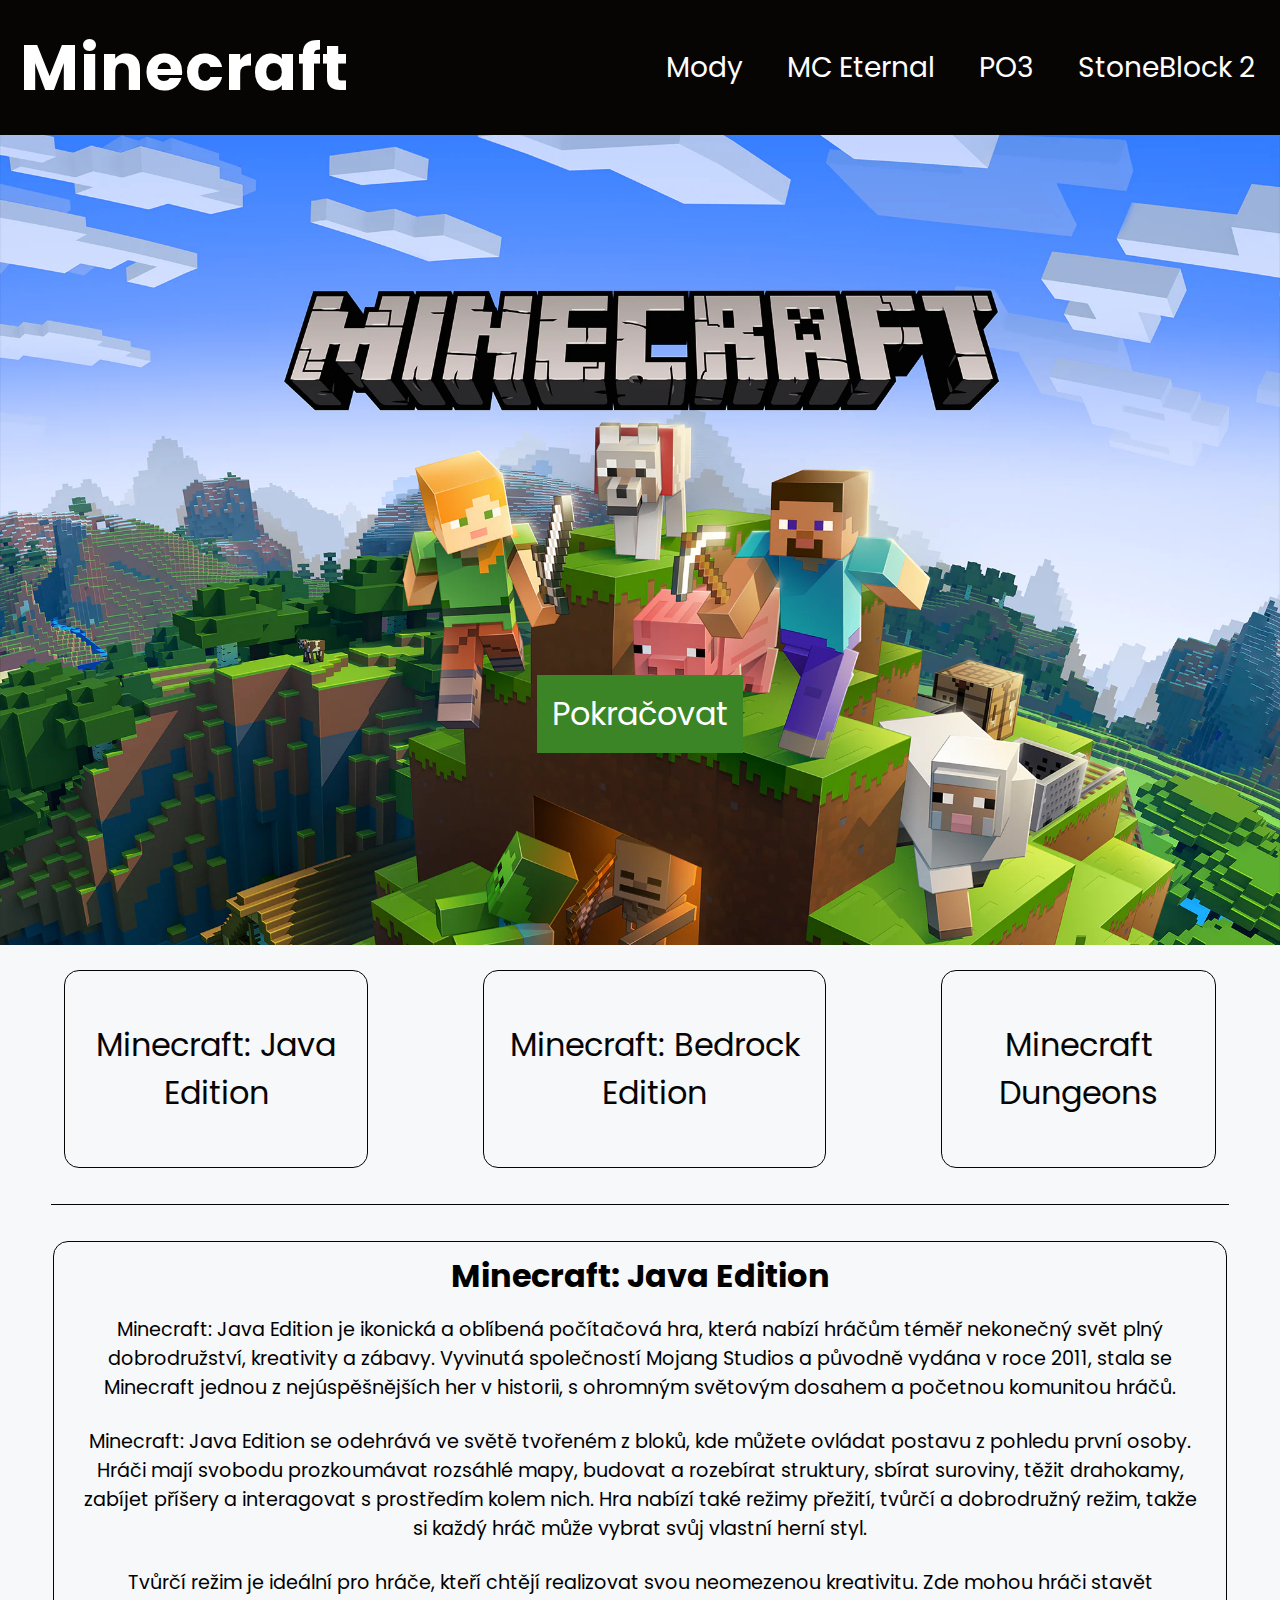
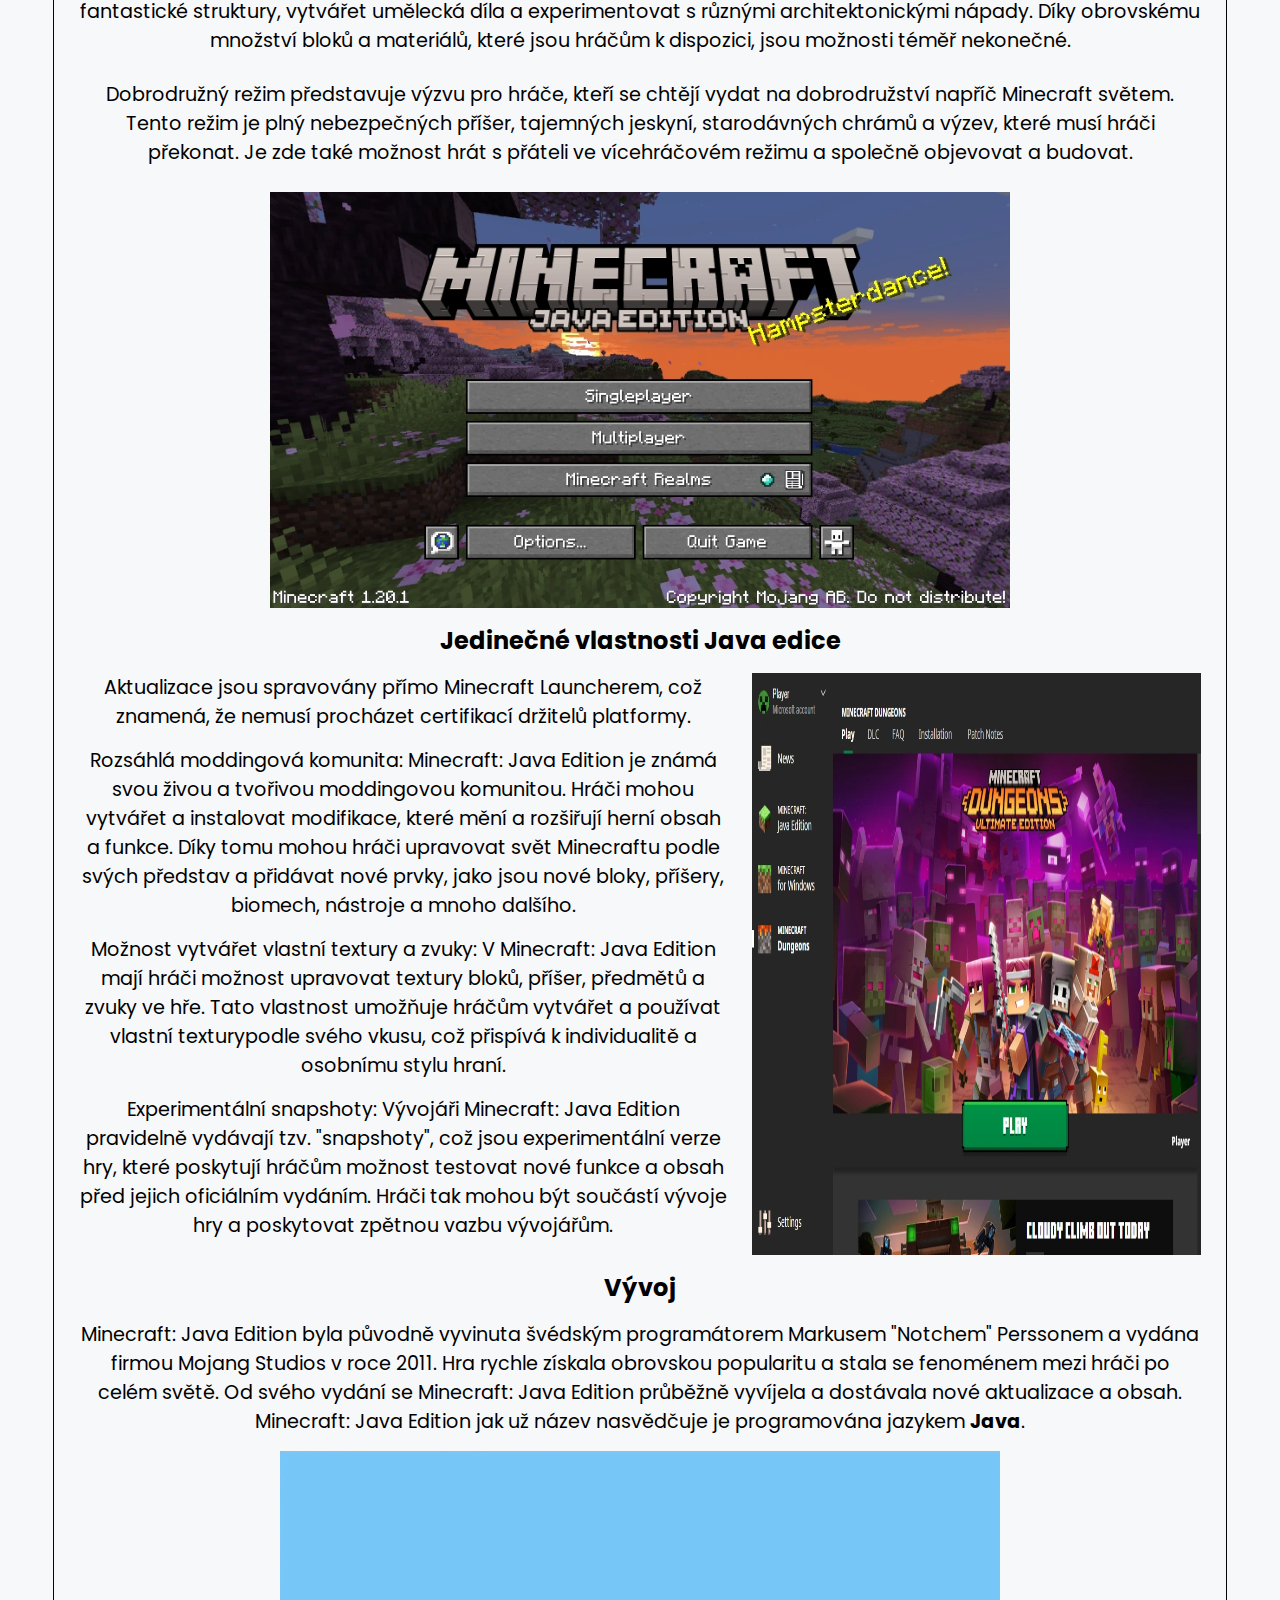
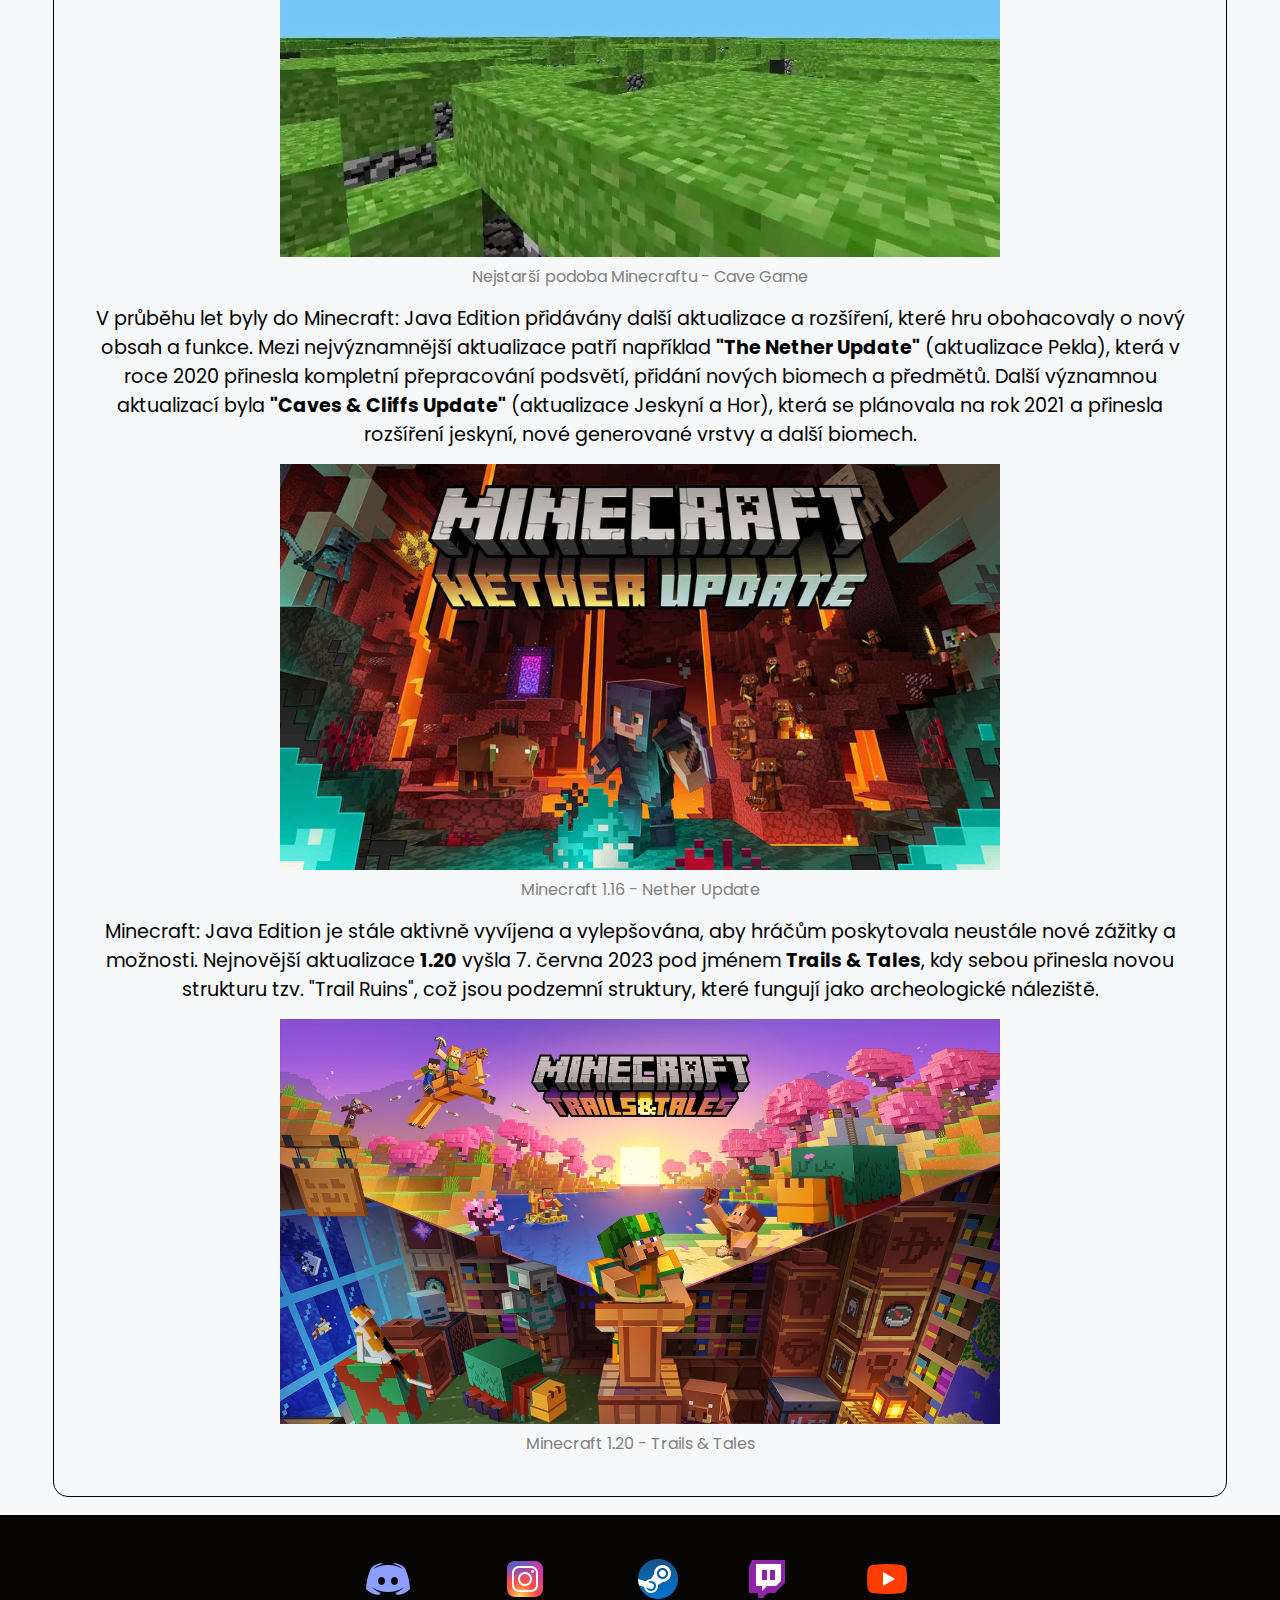
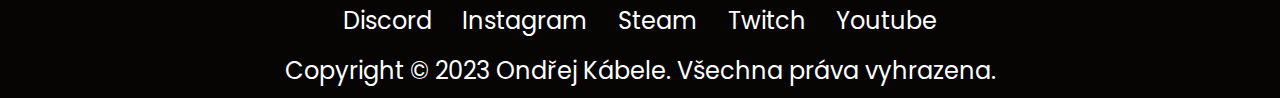
==== commit 645459d3: "Fixed Some Errors" ====
--- a/index.html
+++ b/index.html
@@ -7,7 +7,7 @@
     <meta name="viewport" content="width=device-width, initial-scale=1.0">
     <link rel="stylesheet" href="css/style.css">
     <link rel="icon" href="img/MineCraft.ico">
-    <script src="js/script.js" defer></script>
+    <script src="js/zmenaClanku.js" defer></script>
     <title>Minecraft</title>
 </head>
 
@@ -30,7 +30,7 @@
                 <a id="uvod-button" href="#buttons">Pokračovat</a>
             </div>
 
-            <section id="buttons">
+            <div id="buttons">
                 <a href="#clanek-1" onclick="zmenitJava()" id="clanek1-button" class="button">
                     Minecraft: Java Edition
                 </a>
@@ -40,7 +40,7 @@
                 <a href="#clanek-3" onclick="zmenitDungeons()" id="clanek3-button" class="button">
                     Minecraft Dungeons
                 </a>
-            </section>
+            </div>
             <div id="select-div">
                 <select id="index-select" onchange="zmenitClanek(this)">
                     <option value="1">Minecraft: Java Edition</option>
@@ -48,15 +48,14 @@
                     <option value="3">Minecraft Dungeons</option>
                 </select>
             </div>
-            <div id="line">
-            </div>
-            <section id="clanky">
+            <div id="line"></div>
+            <div id="clanky">
                 <section id="clanek-1">
+                    <h2>
+                        Minecraft: Java Edition
+                    </h2>
                     <article>
                         <div id="article-1-text">
-                            <h2>
-                                Minecraft: Java Edition
-                            </h2>
                             <div id="article-1-odstavec-1">
                                 <p>
                                     Minecraft: Java Edition je ikonická a oblíbená počítačová hra, která nabízí hráčům
@@ -64,18 +63,21 @@
                                     Mojang Studios a původně vydána v roce 2011, stala se Minecraft jednou z
                                     nejúspěšnějších her v historii, s ohromným světovým dosahem a početnou komunitou
                                     hráčů.
-                                    </br>
+                                </p>
+                                <p>
                                     Minecraft: Java Edition se odehrává ve světě tvořeném z bloků, kde můžete
                                     ovládat postavu z pohledu první osoby. Hráči mají svobodu prozkoumávat rozsáhlé
                                     mapy, budovat a rozebírat struktury, sbírat suroviny, těžit drahokamy, zabíjet
                                     příšery a interagovat s prostředím kolem nich. Hra nabízí také režimy přežití,
                                     tvůrčí a dobrodružný režim, takže si každý hráč může vybrat svůj vlastní herní styl.
-                                    </br>
+                                </p>
+                                <p>
                                     Tvůrčí režim je ideální pro hráče, kteří chtějí realizovat svou neomezenou
                                     kreativitu. Zde mohou hráči stavět fantastické struktury, vytvářet umělecká díla a
                                     experimentovat s různými architektonickými nápady. Díky obrovskému množství bloků a
                                     materiálů, které jsou hráčům k dispozici, jsou možnosti téměř nekonečné.
-                                    </br>
+                                </p>
+                                <p>
                                     Dobrodružný režim představuje výzvu pro hráče, kteří se chtějí vydat na
                                     dobrodružství napříč Minecraft světem. Tento režim je plný nebezpečných příšer,
                                     tajemných jeskyní, starodávných chrámů a výzev, které musí hráči překonat. Je zde
@@ -87,7 +89,7 @@
                                 Jedinečné vlastnosti Java edice
                             </h3>
                             <div class="article-1-odstavec-text">
-                                <article>
+                                <div>
                                     <p>
                                         Aktualizace jsou spravovány přímo Minecraft Launcherem, což znamená, že nemusí
                                         procházet certifikací držitelů platformy.
@@ -101,65 +103,67 @@
                                     <p>
                                         Experimentální snapshoty: Vývojáři Minecraft: Java Edition pravidelně vydávají tzv. "snapshoty", což jsou experimentální verze hry, které poskytují hráčům možnost testovat nové funkce a obsah před jejich oficiálním vydáním. Hráči tak mohou být součástí vývoje hry a poskytovat zpětnou vazbu vývojářům.
                                     </p>                                    
-                                </article>
+                                </div>
                                 <img src="img/Launcher_MCD_tab.webp" alt="">
                             </div>
                             <h3>
                                 Vývoj
                             </h3>
                             <div class="article-1-odstavec-text">
-                                <article>
+                                <div>
                                     <p>
                                         Minecraft: Java Edition byla původně vyvinuta švédským programátorem Markusem "Notchem" Perssonem a vydána firmou Mojang Studios v roce 2011. Hra rychle získala obrovskou popularitu a stala se fenoménem mezi hráči po celém světě. Od svého vydání se Minecraft: Java Edition průběžně vyvíjela a dostávala nové aktualizace a obsah. Minecraft: Java Edition jak už název nasvědčuje je programována jazykem <b>Java</b>.
                                     </p>
-                                    <figure>
+                                    <figure class="figure-img">
                                         <img src="img/CaveGame.webp" alt="">
                                         <figcaption>Nejstarší podoba Minecraftu - Cave Game</figcaption>
                                     </figure>
                                     <p>
                                         V průběhu let byly do Minecraft: Java Edition přidávány další aktualizace a rozšíření, které hru obohacovaly o nový obsah a funkce. Mezi nejvýznamnější aktualizace patří například <b>"The Nether Update"</b> (aktualizace Pekla), která v roce 2020 přinesla kompletní přepracování podsvětí, přidání nových biomech a předmětů. Další významnou aktualizací byla <b>"Caves & Cliffs Update"</b> (aktualizace Jeskyní a Hor), která se plánovala na rok 2021 a přinesla rozšíření jeskyní, nové generované vrstvy a další biomech.
                                     </p>
-                                    <figure>
+                                    <figure class="figure-img">
                                         <img src="img/netherupdatecover.jpg" alt="">
                                         <figcaption>Minecraft 1.16 - Nether Update</figcaption>
                                     </figure>
                                     <p>
                                         Minecraft: Java Edition je stále aktivně vyvíjena a vylepšována, aby hráčům poskytovala neustále nové zážitky a možnosti. Nejnovější aktualizace <b>1.20</b> vyšla 7. června 2023 pod jménem <b>Trails & Tales</b>, kdy sebou přinesla novou strukturu tzv. "Trail Ruins", což jsou podzemní struktury, které fungují jako archeologické náleziště.
                                     </p>
-                                    <figure>
-                                        <img src="img/Keyart-Minecraft_Trails-Tales_.Net_1280x720 (1).avif" alt="">
+                                    <figure class="figure-img">
+                                        <img src="img/Keyart-Minecraft_Trails-Tales_.Net_1280x720.avif" alt="">
                                         <figcaption>Minecraft 1.20 - Trails & Tales</figcaption>
                                     </figure>
-                                </article>
+                                </div>
                             </div>
                         </div>
                     </article>
                 </section>
                 <section id="clanek-2">
+                    <h2>
+                        Minecraft: Bedrock Edition
+                    </h2> 
                     <article>
                         <div id="article-2-text">
-                            <h2>Minecraft: Bedrock Edition</h2>
-                            <p>
-                                Minecraft: Java Edition je ikonická a oblíbená počítačová hra, která nabízí hráčům
-                                nekonečný svět plný dobrodružství, kreativity a zábavy. Vyvinutá společností Mojang
-                                Studios a původně vydána v roce 2011, stala se Minecraft jednou z nejúspěšnějších her v
-                                historii, s ohromným světovým dosahem a početnou komunitou hráčů.
-                                </br>Minecraft: Java Edition se odehrává ve světě tvořeném z bloků, kde můžete ovládat
-                                postavu z pohledu první osoby. Hráči mají svobodu prozkoumávat rozsáhlé mapy, budovat a
-                                rozebírat struktury, sbírat suroviny, těžit drahokamy, zabíjet příšery a interagovat s
-                                prostředím kolem nich. Hra nabízí také režimy přežití, tvůrčí a dobrodružný režim, takže
-                                si každý hráč může vybrat svůj vlastní herní styl.
-                                </br>
-                                Tvůrčí režim je ideální pro hráče, kteří chtějí realizovat svou neomezenou kreativitu.
-                                Zde mohou hráči stavět fantastické struktury, vytvářet umělecká díla a experimentovat s
-                                různými architektonickými nápady. Díky obrovskému množství bloků a materiálů, které jsou
-                                hráčům k dispozici, jsou možnosti téměř nekonečné.
-                                </br>
-                                Dobrodružný režim představuje výzvu pro hráče, kteří se chtějí vydat na dobrodružství
-                                napříč Minecraft světem. Tento režim je plný nebezpečných příšer, tajemných jeskyní,
-                                starodávných chrámů a výzev, které musí hráči překonat. Je zde také možnost hrát s
-                                přáteli ve vícehráčovém režimu a společně objevovat a budovat.
-                            </p>
+                            <div id="article-2-odstavec-text">
+                                <p>
+                                    Termín "Bedrock Edition" pochází z kódového základu Bedrock, který byl vytvořen v programovacím jazyce <b>C++</b> pro provoz na platformách, které nemohou podporovat programovací jazyk Java. Byl přidán kód pro přizpůsobení rozdílům v cílových platformách, jako jsou síťové služby a přístup k úložišti. Přestože je na každé platformě použito přibližně 90 % kódu. Engine na kterém hra běží se nazývá "Bedrock Engine".
+                                </p>
+                                <figure class="figure-img">
+                                    <img src="img/Bedrock_1.20.0.webp" alt="">
+                                    <figcaption>Minecraft: Bedrock Edition - Titulní stránka</figcaption>
+                                </figure>
+                                <p>
+                                    Cílové platformy jsou vytvářeny individuálně a poté přeneseny do obchodů daných platforem. Většina obchodů má vlastní požadavky na shodu a nová verze je podrobena sérii certifikačních testů předtím, než je zpřístupněna ke stažení. <b>Xbox Game Studios</b> se snaží synchronizovat dostupnost ve všech obchodech, ale proces certifikace není pod jejich kontrolou a může způsobit zpoždění dostupnosti na určité platformě, zejména pokud selže při certifikaci a musí být vrácen vývojářům k opravě.
+                                </p>                                
+                            </div>
+                            <h2>Hratelnost</h2>                            
+                            <div class="article-2-odstavec-text">
+                                <p>
+                                    Cíl hry zůstává stejný jako u jeho protějšků Java Edition a Legacy Console Edition, kde hráči mohou budovat virtuální reality v sandboxovém prostředí. Stejně jako tyto verze, má i Bedrock Edition prvky přežití, jako je hladovění a vaření, a dimenze Nether a End. Multiplayerový režim je kompatibilní mezi všemi podporovanými zařízeními.
+                                </p>
+                                <p>
+                                    Bedrock Edition se od Java Edition a Legacy Console Edition liší v různých ohledech, například má sytější grafiku, odlišnou generaci terénu, některé exkluzivní předměty a oficiální systém doplňků. HUD a další prvky se liší pro každé příslušné zařízení. Hráči mohou interagovat s hrou pomocí klávesnice a myši, dotykové obrazovky nebo gamepadu.
+                                </p>
+                            </div>
                         </div>
                     </article>
                 </section>
@@ -172,17 +176,17 @@
                                 nekonečný svět plný dobrodružství, kreativity a zábavy. Vyvinutá společností Mojang
                                 Studios a původně vydána v roce 2011, stala se Minecraft jednou z nejúspěšnějších her v
                                 historii, s ohromným světovým dosahem a početnou komunitou hráčů.
-                                </br>Minecraft: Java Edition se odehrává ve světě tvořeném z bloků, kde můžete ovládat
+                                <br>Minecraft: Java Edition se odehrává ve světě tvořeném z bloků, kde můžete ovládat
                                 postavu z pohledu první osoby. Hráči mají svobodu prozkoumávat rozsáhlé mapy, budovat a
                                 rozebírat struktury, sbírat suroviny, těžit drahokamy, zabíjet příšery a interagovat s
                                 prostředím kolem nich. Hra nabízí také režimy přežití, tvůrčí a dobrodružný režim, takže
                                 si každý hráč může vybrat svůj vlastní herní styl.
-                                </br>
+                                <br>
                                 Tvůrčí režim je ideální pro hráče, kteří chtějí realizovat svou neomezenou kreativitu.
                                 Zde mohou hráči stavět fantastické struktury, vytvářet umělecká díla a experimentovat s
                                 různými architektonickými nápady. Díky obrovskému množství bloků a materiálů, které jsou
                                 hráčům k dispozici, jsou možnosti téměř nekonečné.
-                                </br>
+                                <br>
                                 Dobrodružný režim představuje výzvu pro hráče, kteří se chtějí vydat na dobrodružství
                                 napříč Minecraft světem. Tento režim je plný nebezpečných příšer, tajemných jeskyní,
                                 starodávných chrámů a výzev, které musí hráči překonat. Je zde také možnost hrát s
@@ -191,11 +195,11 @@
                         </div>
                     </article>
                 </section>
-            </section>
+            </div>
 
         </main>
         <footer>
-            <section id="footer-links">
+            <div id="footer-links">
                 <div class="odkazy">
                     <a href="https://discord.gg/NRZaTtVXcN" target="_blank">
                         <img src="img/discordicon.png" alt="">
@@ -226,7 +230,7 @@
                         <p>Youtube</p>
                     </a>
                 </div>
-            </section>
+            </div>
             <div id="footer-text">
                 <p>Copyright &copy; 2023 Ondřej Kábele. Všechna práva vyhrazena.</p>
             </div>
--- a/css/style.css
+++ b/css/style.css
@@ -89,6 +89,7 @@
     border-radius: 15px;
     padding: 7.5px;
     width: 80vw;
+    text-overflow: ellipsis;
 }
 .button{
     display: flex;
@@ -112,10 +113,13 @@
     border: 1px solid #070504;
     border-radius: 15px;
 }
-#article-1-text {
-    text-align: center;
-}
-#article-1-text h2{
+#clanek-1 h2, #clanek-2 h2{
+    text-align: center;
+}
+#article-1-text, #article-2-text {
+    text-align: center;
+}
+#clanek-1 h2, #clanek-2 h2{
     font-size: 2rem;
 }
 #article-1-text h3{
@@ -141,19 +145,20 @@
     margin: 15px;
     gap: 25px;
 }
-.article-1-odstavec-text article p{
+.article-1-odstavec-text p{
     margin-bottom: 15px;
 }
 .article-1-odstavec-text img{
     width: 40%;
 }
-.article-1-odstavec-text figure img{
+.figure-img img{
     width: 66%;
 }
-.article-1-odstavec-text figure{
+.figure-img{
     margin: 15px;
     color: gray;
 }
+
 footer {
     display: flex;
     align-items: center;
@@ -203,7 +208,7 @@
     header nav{
         margin-bottom: 15px;
     }
-    #article-1-odstavec-1 img, .article-1-odstavec-text img, .article-1-odstavec-text figure img{
+    #article-1-odstavec-1 img, .article-1-odstavec-text img, .figure-img img{
         width: 100%;
     }
     .article-1-odstavec-text{
@@ -220,7 +225,7 @@
         flex-direction: column;
         align-items: center;
     }
-    #article-1-odstavec-1 img, .article-1-odstavec-text img, .article-1-odstavec-text figure img{
+    #article-1-odstavec-1 img, .article-1-odstavec-text img, .figure-img img{
         width: 100%;
     }
     .article-1-odstavec-text{
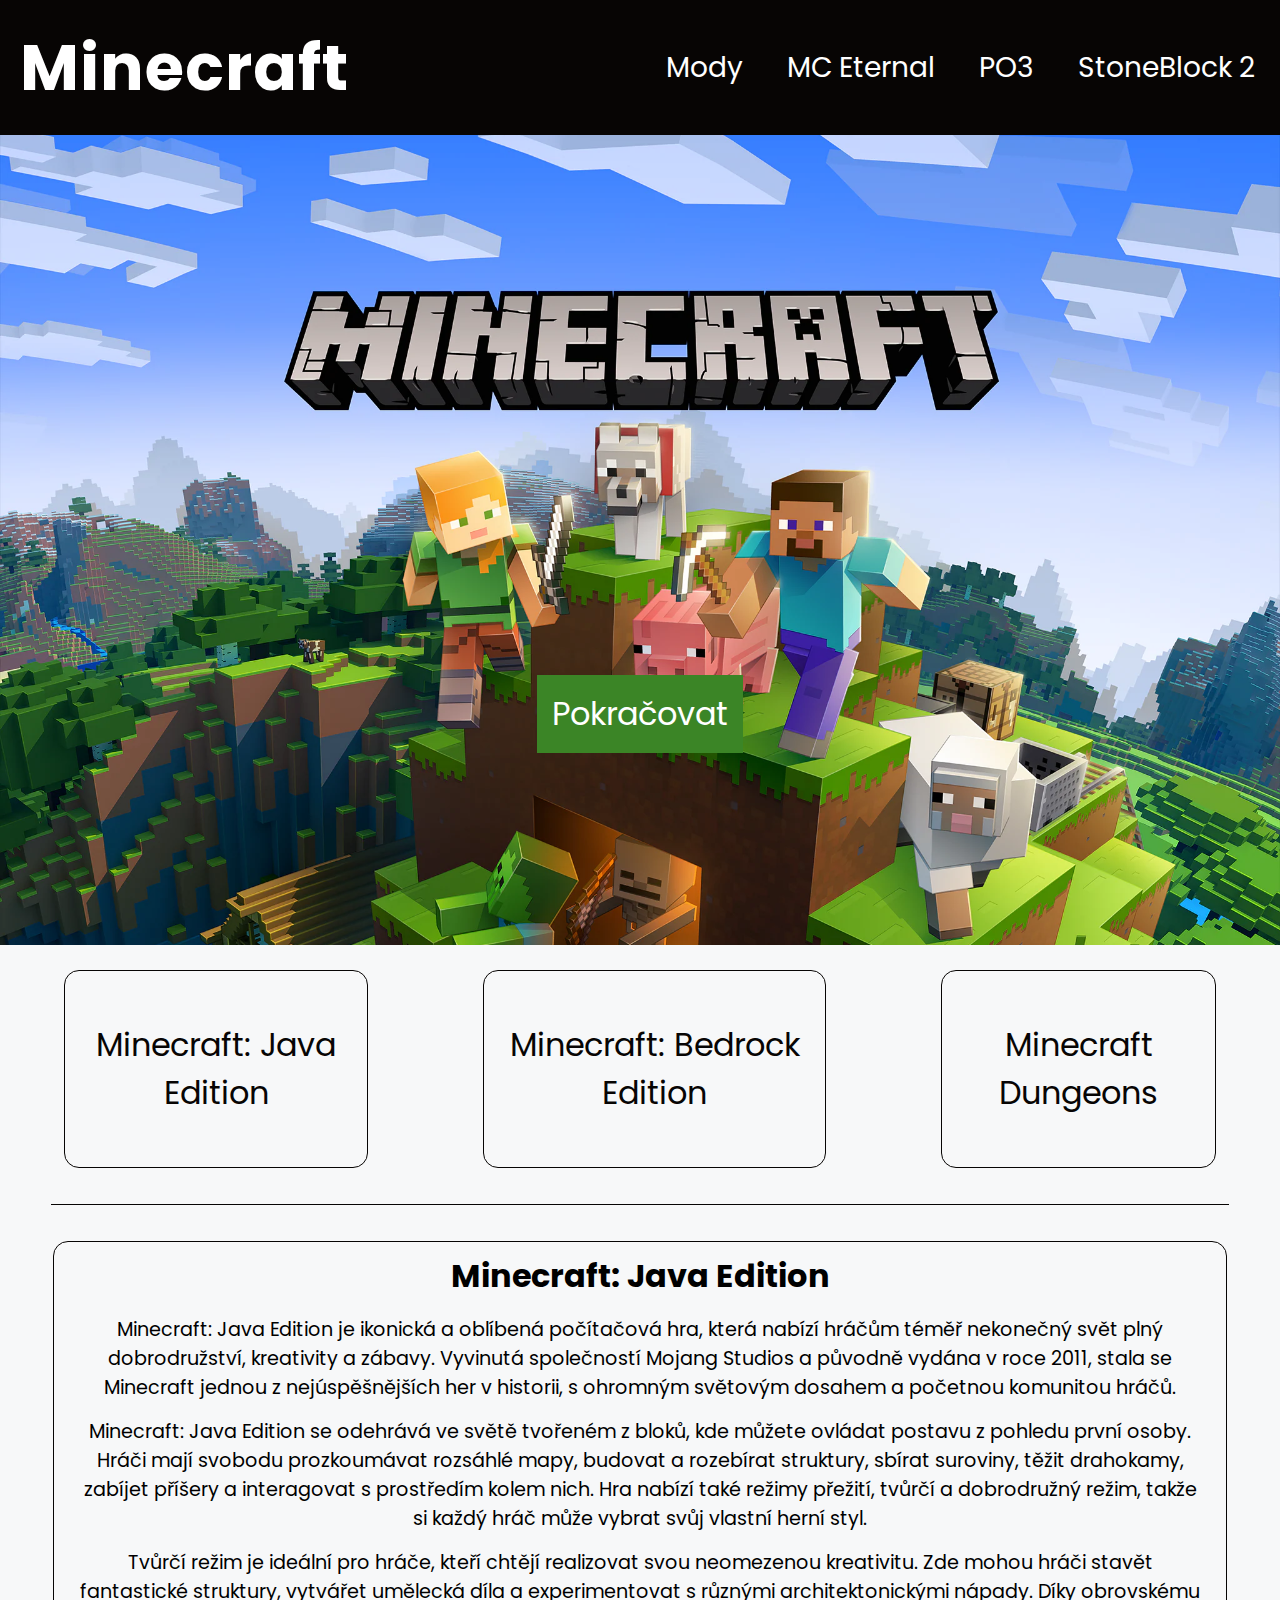
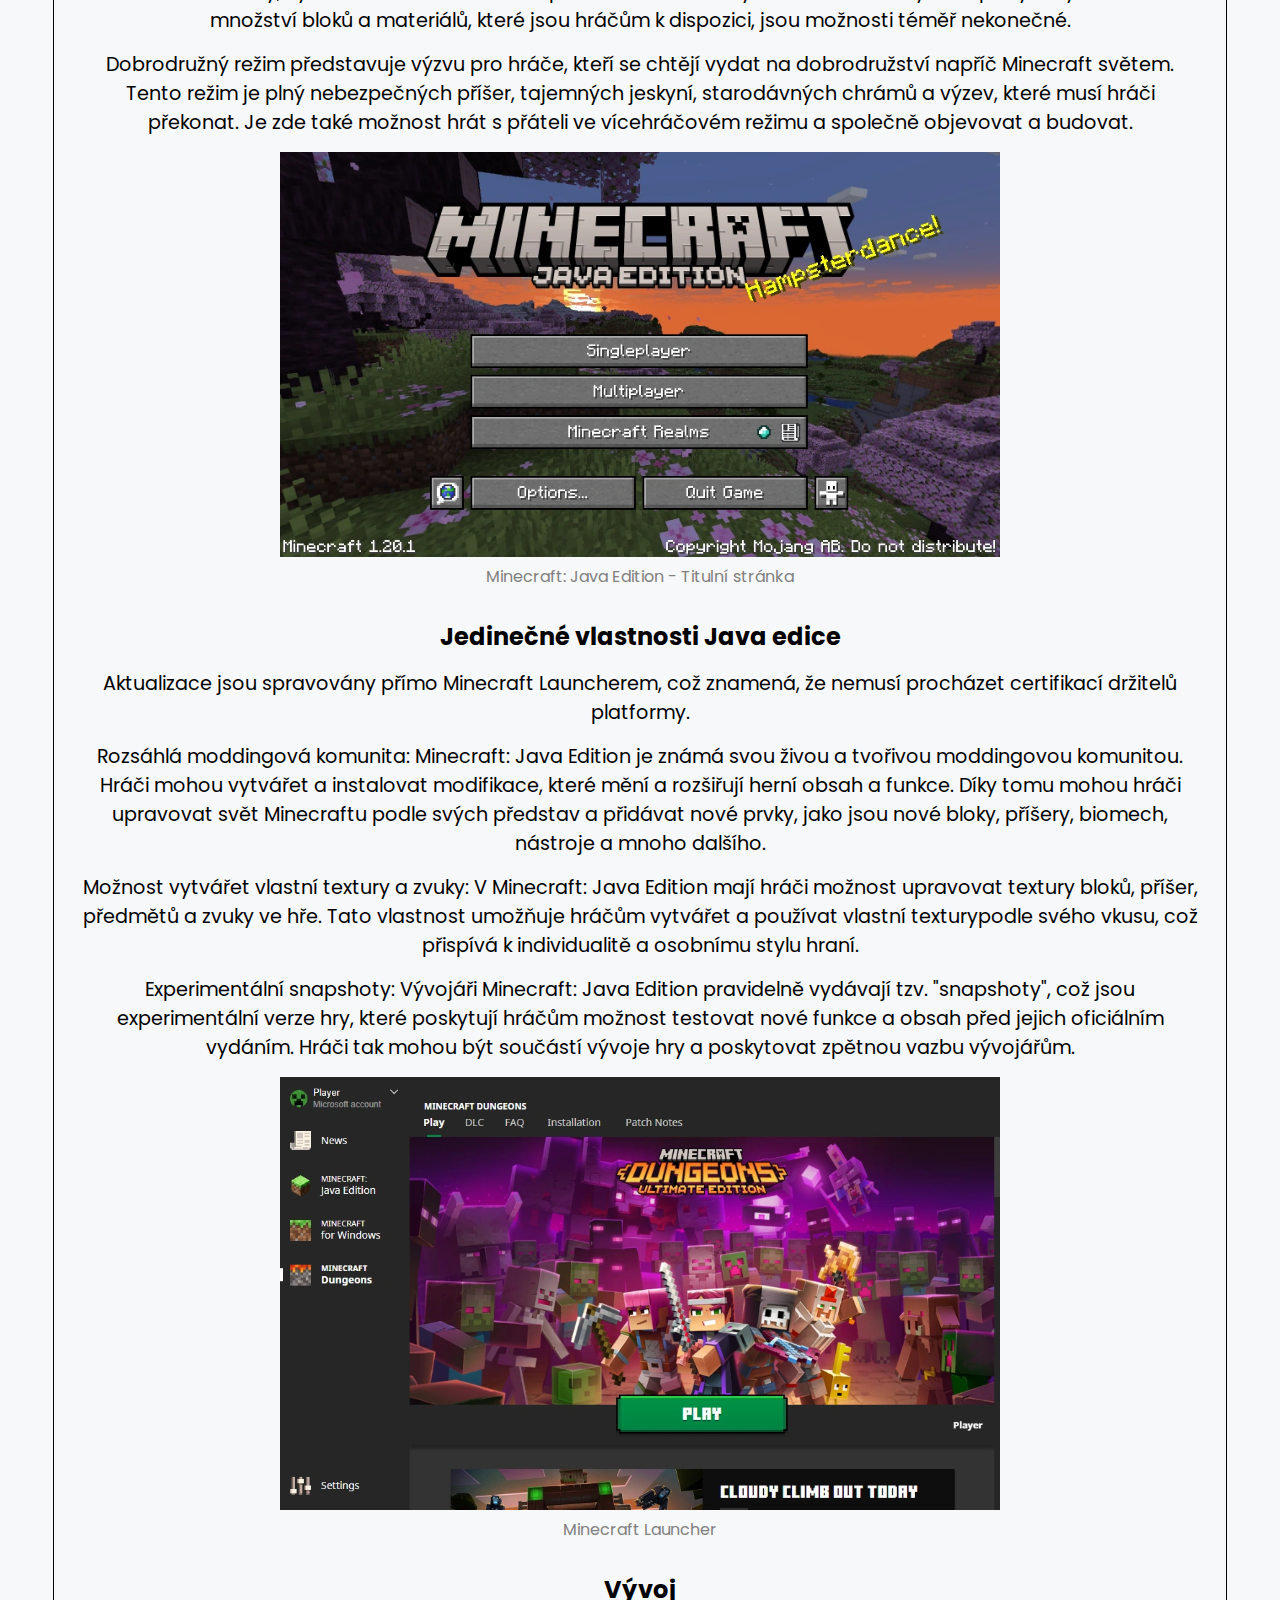
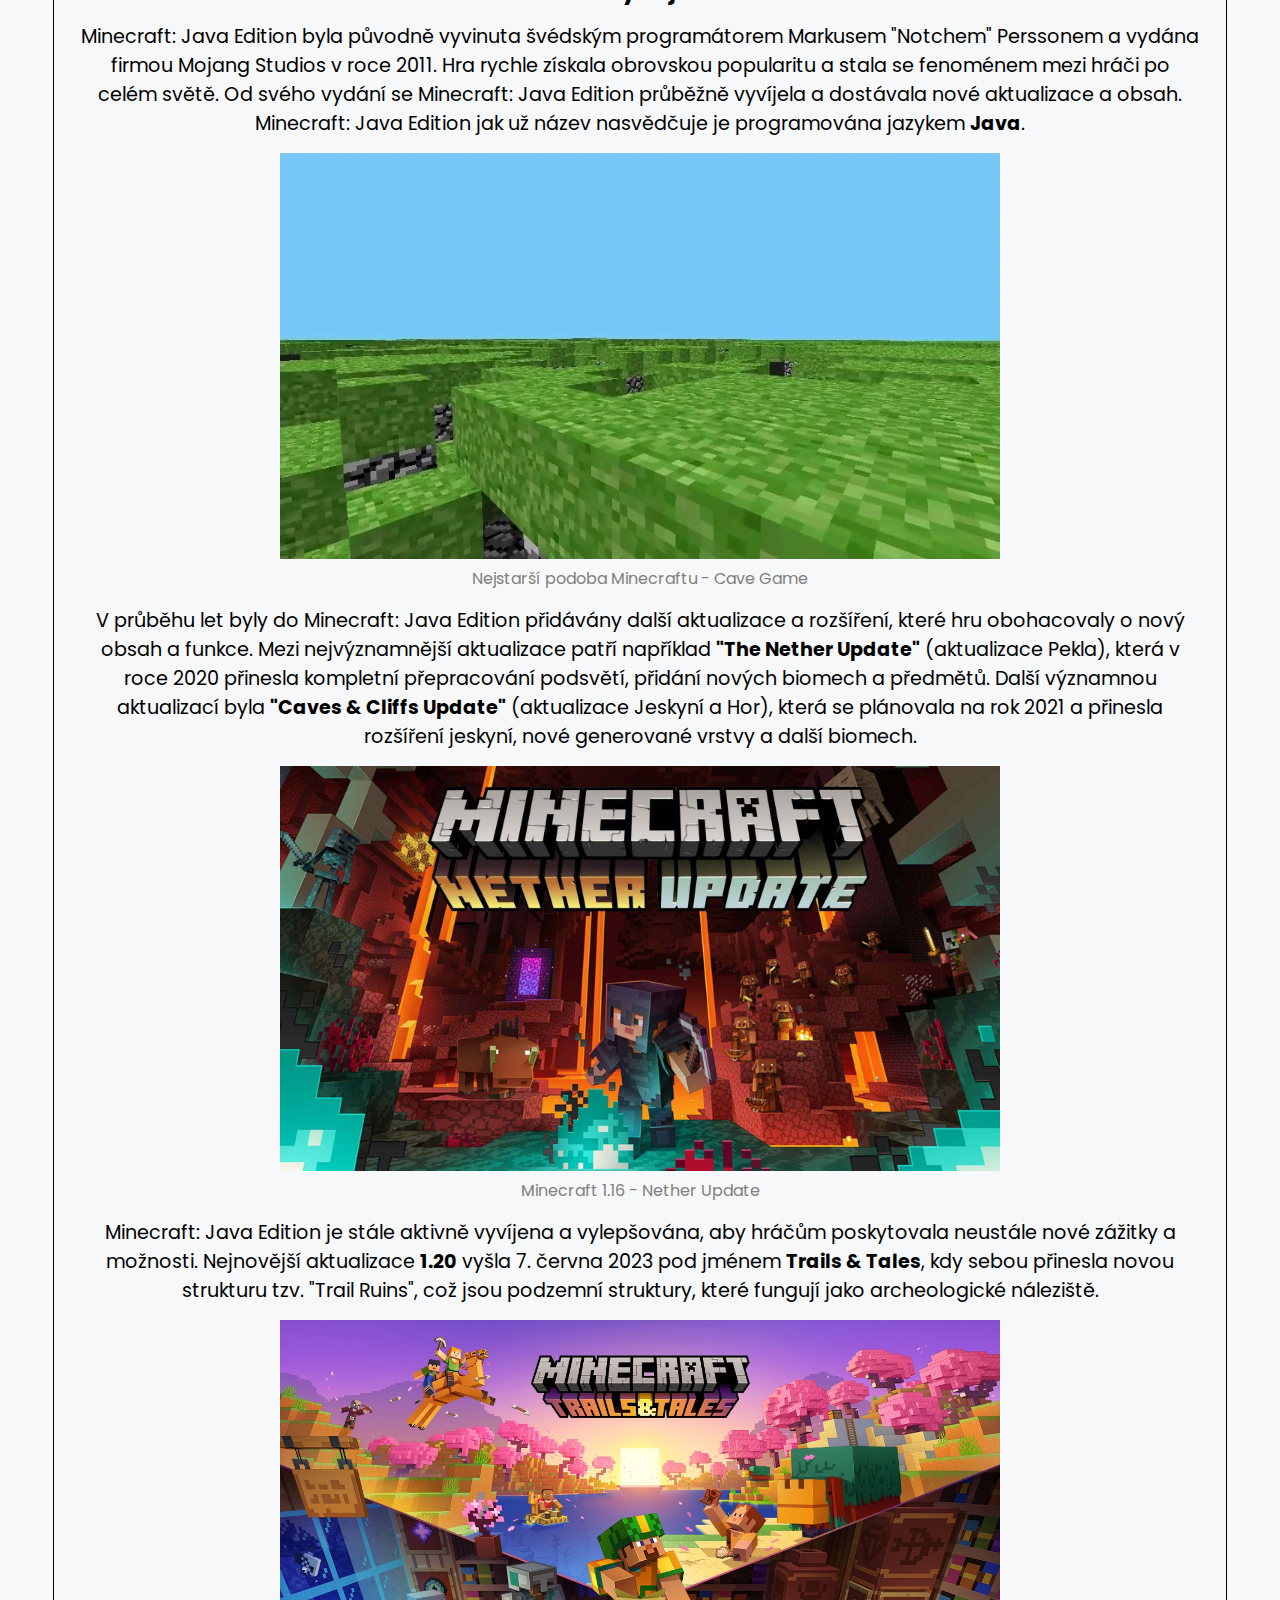
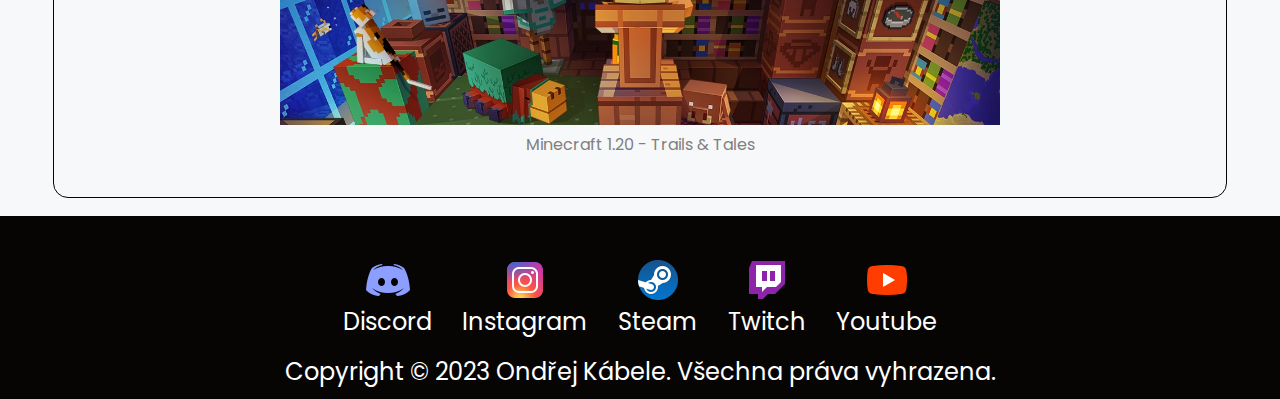
==== commit c02594ce: "Progress Report: No. 2 | Finished Main site" ====
--- a/index.html
+++ b/index.html
@@ -56,34 +56,39 @@
                     </h2>
                     <article>
                         <div id="article-1-text">
-                            <div id="article-1-odstavec-1">
-                                <p>
-                                    Minecraft: Java Edition je ikonická a oblíbená počítačová hra, která nabízí hráčům
-                                    téměř nekonečný svět plný dobrodružství, kreativity a zábavy. Vyvinutá společností
-                                    Mojang Studios a původně vydána v roce 2011, stala se Minecraft jednou z
-                                    nejúspěšnějších her v historii, s ohromným světovým dosahem a početnou komunitou
-                                    hráčů.
-                                </p>
-                                <p>
-                                    Minecraft: Java Edition se odehrává ve světě tvořeném z bloků, kde můžete
-                                    ovládat postavu z pohledu první osoby. Hráči mají svobodu prozkoumávat rozsáhlé
-                                    mapy, budovat a rozebírat struktury, sbírat suroviny, těžit drahokamy, zabíjet
-                                    příšery a interagovat s prostředím kolem nich. Hra nabízí také režimy přežití,
-                                    tvůrčí a dobrodružný režim, takže si každý hráč může vybrat svůj vlastní herní styl.
-                                </p>
-                                <p>
-                                    Tvůrčí režim je ideální pro hráče, kteří chtějí realizovat svou neomezenou
-                                    kreativitu. Zde mohou hráči stavět fantastické struktury, vytvářet umělecká díla a
-                                    experimentovat s různými architektonickými nápady. Díky obrovskému množství bloků a
-                                    materiálů, které jsou hráčům k dispozici, jsou možnosti téměř nekonečné.
-                                </p>
-                                <p>
-                                    Dobrodružný režim představuje výzvu pro hráče, kteří se chtějí vydat na
-                                    dobrodružství napříč Minecraft světem. Tento režim je plný nebezpečných příšer,
-                                    tajemných jeskyní, starodávných chrámů a výzev, které musí hráči překonat. Je zde
-                                    také možnost hrát s přáteli ve vícehráčovém režimu a společně objevovat a budovat.
-                                </p>
-                                <img src="img/Java_Edition_1.20.1.webp" alt="">
+                            <div class="article-1-odstavec-text">
+                                <div>
+                                    <p>
+                                        Minecraft: Java Edition je ikonická a oblíbená počítačová hra, která nabízí hráčům
+                                        téměř nekonečný svět plný dobrodružství, kreativity a zábavy. Vyvinutá společností
+                                        Mojang Studios a původně vydána v roce 2011, stala se Minecraft jednou z
+                                        nejúspěšnějších her v historii, s ohromným světovým dosahem a početnou komunitou
+                                        hráčů.
+                                    </p>
+                                    <p>
+                                        Minecraft: Java Edition se odehrává ve světě tvořeném z bloků, kde můžete
+                                        ovládat postavu z pohledu první osoby. Hráči mají svobodu prozkoumávat rozsáhlé
+                                        mapy, budovat a rozebírat struktury, sbírat suroviny, těžit drahokamy, zabíjet
+                                        příšery a interagovat s prostředím kolem nich. Hra nabízí také režimy přežití,
+                                        tvůrčí a dobrodružný režim, takže si každý hráč může vybrat svůj vlastní herní styl.
+                                    </p>
+                                    <p>
+                                        Tvůrčí režim je ideální pro hráče, kteří chtějí realizovat svou neomezenou
+                                        kreativitu. Zde mohou hráči stavět fantastické struktury, vytvářet umělecká díla a
+                                        experimentovat s různými architektonickými nápady. Díky obrovskému množství bloků a
+                                        materiálů, které jsou hráčům k dispozici, jsou možnosti téměř nekonečné.
+                                    </p>
+                                    <p>
+                                        Dobrodružný režim představuje výzvu pro hráče, kteří se chtějí vydat na
+                                        dobrodružství napříč Minecraft světem. Tento režim je plný nebezpečných příšer,
+                                        tajemných jeskyní, starodávných chrámů a výzev, které musí hráči překonat. Je zde
+                                        také možnost hrát s přáteli ve vícehráčovém režimu a společně objevovat a budovat.
+                                    </p>
+                                    <figure class="figure-img">
+                                        <img src="img/Java_Edition_1.20.1.webp" alt="">
+                                        <figcaption>Minecraft: Java Edition - Titulní stránka</figcaption>
+                                    </figure>
+                                </div>
                             </div>
                             <h3>
                                 Jedinečné vlastnosti Java edice
@@ -94,17 +99,31 @@
                                         Aktualizace jsou spravovány přímo Minecraft Launcherem, což znamená, že nemusí
                                         procházet certifikací držitelů platformy.
                                     </p>
-                                    <p>
-                                        Rozsáhlá moddingová komunita: Minecraft: Java Edition je známá svou živou a tvořivou moddingovou komunitou. Hráči mohou vytvářet a instalovat modifikace, které mění a rozšiřují herní obsah a funkce. Díky tomu mohou hráči upravovat svět Minecraftu podle svých představ a přidávat nové prvky, jako jsou nové bloky, příšery, biomech, nástroje a mnoho dalšího.
-                                    </p>
-                                    <p>
-                                        Možnost vytvářet vlastní textury a zvuky: V Minecraft: Java Edition mají hráči možnost upravovat textury bloků, příšer, předmětů a zvuky ve hře. Tato vlastnost umožňuje hráčům vytvářet a používat vlastní texturypodle svého vkusu, což přispívá k individualitě a osobnímu stylu hraní.
-                                    </p>
-                                    <p>
-                                        Experimentální snapshoty: Vývojáři Minecraft: Java Edition pravidelně vydávají tzv. "snapshoty", což jsou experimentální verze hry, které poskytují hráčům možnost testovat nové funkce a obsah před jejich oficiálním vydáním. Hráči tak mohou být součástí vývoje hry a poskytovat zpětnou vazbu vývojářům.
-                                    </p>                                    
-                                </div>
-                                <img src="img/Launcher_MCD_tab.webp" alt="">
+
+                                    <p>
+                                        Rozsáhlá moddingová komunita: Minecraft: Java Edition je známá svou živou a
+                                        tvořivou moddingovou komunitou. Hráči mohou vytvářet a instalovat modifikace,
+                                        které mění a rozšiřují herní obsah a funkce. Díky tomu mohou hráči upravovat
+                                        svět Minecraftu podle svých představ a přidávat nové prvky, jako jsou nové
+                                        bloky, příšery, biomech, nástroje a mnoho dalšího.
+                                    </p>
+                                    <p>
+                                        Možnost vytvářet vlastní textury a zvuky: V Minecraft: Java Edition mají hráči
+                                        možnost upravovat textury bloků, příšer, předmětů a zvuky ve hře. Tato vlastnost
+                                        umožňuje hráčům vytvářet a používat vlastní texturypodle svého vkusu, což
+                                        přispívá k individualitě a osobnímu stylu hraní.
+                                    </p>
+                                    <p>
+                                        Experimentální snapshoty: Vývojáři Minecraft: Java Edition pravidelně vydávají
+                                        tzv. "snapshoty", což jsou experimentální verze hry, které poskytují hráčům
+                                        možnost testovat nové funkce a obsah před jejich oficiálním vydáním. Hráči tak
+                                        mohou být součástí vývoje hry a poskytovat zpětnou vazbu vývojářům.
+                                    </p>
+                                    <figure class="figure-img">
+                                        <img src="img/Launcher_MCD_tab.webp" alt="">
+                                        <figcaption>Minecraft Launcher</figcaption>
+                                    </figure>
+                                </div>
                             </div>
                             <h3>
                                 Vývoj
@@ -112,21 +131,36 @@
                             <div class="article-1-odstavec-text">
                                 <div>
                                     <p>
-                                        Minecraft: Java Edition byla původně vyvinuta švédským programátorem Markusem "Notchem" Perssonem a vydána firmou Mojang Studios v roce 2011. Hra rychle získala obrovskou popularitu a stala se fenoménem mezi hráči po celém světě. Od svého vydání se Minecraft: Java Edition průběžně vyvíjela a dostávala nové aktualizace a obsah. Minecraft: Java Edition jak už název nasvědčuje je programována jazykem <b>Java</b>.
+                                        Minecraft: Java Edition byla původně vyvinuta švédským programátorem Markusem
+                                        "Notchem" Perssonem a vydána firmou Mojang Studios v roce 2011. Hra rychle
+                                        získala obrovskou popularitu a stala se fenoménem mezi hráči po celém světě. Od
+                                        svého vydání se Minecraft: Java Edition průběžně vyvíjela a dostávala nové
+                                        aktualizace a obsah. Minecraft: Java Edition jak už název nasvědčuje je
+                                        programována jazykem <b>Java</b>.
                                     </p>
                                     <figure class="figure-img">
                                         <img src="img/CaveGame.webp" alt="">
                                         <figcaption>Nejstarší podoba Minecraftu - Cave Game</figcaption>
                                     </figure>
                                     <p>
-                                        V průběhu let byly do Minecraft: Java Edition přidávány další aktualizace a rozšíření, které hru obohacovaly o nový obsah a funkce. Mezi nejvýznamnější aktualizace patří například <b>"The Nether Update"</b> (aktualizace Pekla), která v roce 2020 přinesla kompletní přepracování podsvětí, přidání nových biomech a předmětů. Další významnou aktualizací byla <b>"Caves & Cliffs Update"</b> (aktualizace Jeskyní a Hor), která se plánovala na rok 2021 a přinesla rozšíření jeskyní, nové generované vrstvy a další biomech.
+                                        V průběhu let byly do Minecraft: Java Edition přidávány další aktualizace a
+                                        rozšíření, které hru obohacovaly o nový obsah a funkce. Mezi nejvýznamnější
+                                        aktualizace patří například <b>"The Nether Update"</b> (aktualizace Pekla),
+                                        která v roce 2020 přinesla kompletní přepracování podsvětí, přidání nových
+                                        biomech a předmětů. Další významnou aktualizací byla <b>"Caves & Cliffs
+                                            Update"</b> (aktualizace Jeskyní a Hor), která se plánovala na rok 2021 a
+                                        přinesla rozšíření jeskyní, nové generované vrstvy a další biomech.
                                     </p>
                                     <figure class="figure-img">
                                         <img src="img/netherupdatecover.jpg" alt="">
                                         <figcaption>Minecraft 1.16 - Nether Update</figcaption>
                                     </figure>
                                     <p>
-                                        Minecraft: Java Edition je stále aktivně vyvíjena a vylepšována, aby hráčům poskytovala neustále nové zážitky a možnosti. Nejnovější aktualizace <b>1.20</b> vyšla 7. června 2023 pod jménem <b>Trails & Tales</b>, kdy sebou přinesla novou strukturu tzv. "Trail Ruins", což jsou podzemní struktury, které fungují jako archeologické náleziště.
+                                        Minecraft: Java Edition je stále aktivně vyvíjena a vylepšována, aby hráčům
+                                        poskytovala neustále nové zážitky a možnosti. Nejnovější aktualizace <b>1.20</b>
+                                        vyšla 7. června 2023 pod jménem <b>Trails & Tales</b>, kdy sebou přinesla novou
+                                        strukturu tzv. "Trail Ruins", což jsou podzemní struktury, které fungují jako
+                                        archeologické náleziště.
                                     </p>
                                     <figure class="figure-img">
                                         <img src="img/Keyart-Minecraft_Trails-Tales_.Net_1280x720.avif" alt="">
@@ -140,58 +174,174 @@
                 <section id="clanek-2">
                     <h2>
                         Minecraft: Bedrock Edition
-                    </h2> 
+                    </h2>
                     <article>
                         <div id="article-2-text">
-                            <div id="article-2-odstavec-text">
-                                <p>
-                                    Termín "Bedrock Edition" pochází z kódového základu Bedrock, který byl vytvořen v programovacím jazyce <b>C++</b> pro provoz na platformách, které nemohou podporovat programovací jazyk Java. Byl přidán kód pro přizpůsobení rozdílům v cílových platformách, jako jsou síťové služby a přístup k úložišti. Přestože je na každé platformě použito přibližně 90 % kódu. Engine na kterém hra běží se nazývá "Bedrock Engine".
+                            <div class="article-2-odstavec-text">
+                                <p>
+                                    Termín "Bedrock Edition" pochází z kódového základu Bedrock, který byl vytvořen v
+                                    programovacím jazyce <b>C++</b> pro provoz na platformách, které nemohou podporovat
+                                    programovací jazyk Java. Byl přidán kód pro přizpůsobení rozdílům v cílových
+                                    platformách, jako jsou síťové služby a přístup k úložišti. Přestože je na každé
+                                    platformě použito přibližně 90 % kódu. Engine na kterém hra běží se nazývá "Bedrock
+                                    Engine".
                                 </p>
                                 <figure class="figure-img">
                                     <img src="img/Bedrock_1.20.0.webp" alt="">
                                     <figcaption>Minecraft: Bedrock Edition - Titulní stránka</figcaption>
                                 </figure>
                                 <p>
-                                    Cílové platformy jsou vytvářeny individuálně a poté přeneseny do obchodů daných platforem. Většina obchodů má vlastní požadavky na shodu a nová verze je podrobena sérii certifikačních testů předtím, než je zpřístupněna ke stažení. <b>Xbox Game Studios</b> se snaží synchronizovat dostupnost ve všech obchodech, ale proces certifikace není pod jejich kontrolou a může způsobit zpoždění dostupnosti na určité platformě, zejména pokud selže při certifikaci a musí být vrácen vývojářům k opravě.
-                                </p>                                
-                            </div>
-                            <h2>Hratelnost</h2>                            
+                                    Cílové platformy jsou vytvářeny individuálně a poté přeneseny do obchodů daných
+                                    platforem. Většina obchodů má vlastní požadavky na shodu a nová verze je podrobena
+                                    sérii certifikačních testů předtím, než je zpřístupněna ke stažení. <b>Xbox Game
+                                        Studios</b> se snaží synchronizovat dostupnost ve všech obchodech, ale proces
+                                    certifikace není pod jejich kontrolou a může způsobit zpoždění dostupnosti na určité
+                                    platformě, zejména pokud selže při certifikaci a musí být vrácen vývojářům k opravě.
+                                </p>
+                            </div>
+                            <h3>Hratelnost</h3>
                             <div class="article-2-odstavec-text">
                                 <p>
-                                    Cíl hry zůstává stejný jako u jeho protějšků Java Edition a Legacy Console Edition, kde hráči mohou budovat virtuální reality v sandboxovém prostředí. Stejně jako tyto verze, má i Bedrock Edition prvky přežití, jako je hladovění a vaření, a dimenze Nether a End. Multiplayerový režim je kompatibilní mezi všemi podporovanými zařízeními.
-                                </p>
-                                <p>
-                                    Bedrock Edition se od Java Edition a Legacy Console Edition liší v různých ohledech, například má sytější grafiku, odlišnou generaci terénu, některé exkluzivní předměty a oficiální systém doplňků. HUD a další prvky se liší pro každé příslušné zařízení. Hráči mohou interagovat s hrou pomocí klávesnice a myši, dotykové obrazovky nebo gamepadu.
-                                </p>
+                                    Cíl hry zůstává stejný jako u jeho protějšků Java Edition a Legacy Console Edition,
+                                    kde hráči mohou budovat virtuální reality v sandboxovém prostředí. Stejně jako tyto
+                                    verze, má i Bedrock Edition prvky přežití, jako je hladovění a vaření, a dimenze
+                                    Nether a End. Multiplayerový režim je kompatibilní mezi všemi podporovanými
+                                    zařízeními.
+                                </p>
+                                <p>
+                                    Bedrock Edition se od Java Edition a Legacy Console Edition liší v různých ohledech,
+                                    například má sytější grafiku, odlišnou generaci terénu, některé exkluzivní předměty
+                                    a oficiální systém doplňků. HUD a další prvky se liší pro každé příslušné zařízení.
+                                    Hráči mohou interagovat s hrou pomocí klávesnice a myši, dotykové obrazovky nebo
+                                    gamepadu.
+                                </p>
+                                <div class="article-2-rozdily">
+                                    <p>
+                                        <b>Rozdíly proti Java Edici zahrnují:</b>
+                                    </p>
+                                    <ul>
+                                        <li>Některé moby, bloky a předměty se chovají a vypadají jinak než v Java
+                                            Edition.</li>
+                                        <li>Lokální síť (LAN), umožňující připojení 8 a více hráčů do jednoho světa.
+                                        </li>
+                                        <li>Je také k dispozici seznam "vybraných" serverů (partnerů Mojang Studios),
+                                            které nabízejí předdefinované multiplayerové minihry v prostředí Minecraftu.
+                                        </li>
+                                    </ul>
+                                </div>
+                                <div class="article-2-rozdily">
+                                    <p>
+                                        <b>Některé funkce Bedrock Edition jsou dostupné pouze na určitých
+                                            platformách:</b>
+                                    </p>
+                                    <ul>
+                                        <li>Virtuální realita je dostupná pouze na <b>Windows</b> a <b>PlayStation
+                                                4</b>.</li>
+                                        <li>Importování nebo exportování světů je podporováno pouze na <b>Windows</b>.
+                                        </li>
+                                        <li>Připojení k serverům pomocí IP adresy není podporováno na <b>Xbox One</b>,
+                                            <b>Nintendo Switch</b> ani <b>PlayStation 4</b>.
+                                        </li>
+                                    </ul>
+                                </div>
                             </div>
                         </div>
                     </article>
                 </section>
                 <section id="clanek-3">
+                    <h2>
+                        Minecraft Dungeons
+                    </h2>
                     <article>
                         <div id="article-3-text">
-                            <h2>Minecraft Dungeons</h2>
-                            <p>
-                                Minecraft: Java Edition je ikonická a oblíbená počítačová hra, která nabízí hráčům
-                                nekonečný svět plný dobrodružství, kreativity a zábavy. Vyvinutá společností Mojang
-                                Studios a původně vydána v roce 2011, stala se Minecraft jednou z nejúspěšnějších her v
-                                historii, s ohromným světovým dosahem a početnou komunitou hráčů.
-                                <br>Minecraft: Java Edition se odehrává ve světě tvořeném z bloků, kde můžete ovládat
-                                postavu z pohledu první osoby. Hráči mají svobodu prozkoumávat rozsáhlé mapy, budovat a
-                                rozebírat struktury, sbírat suroviny, těžit drahokamy, zabíjet příšery a interagovat s
-                                prostředím kolem nich. Hra nabízí také režimy přežití, tvůrčí a dobrodružný režim, takže
-                                si každý hráč může vybrat svůj vlastní herní styl.
-                                <br>
-                                Tvůrčí režim je ideální pro hráče, kteří chtějí realizovat svou neomezenou kreativitu.
-                                Zde mohou hráči stavět fantastické struktury, vytvářet umělecká díla a experimentovat s
-                                různými architektonickými nápady. Díky obrovskému množství bloků a materiálů, které jsou
-                                hráčům k dispozici, jsou možnosti téměř nekonečné.
-                                <br>
-                                Dobrodružný režim představuje výzvu pro hráče, kteří se chtějí vydat na dobrodružství
-                                napříč Minecraft světem. Tento režim je plný nebezpečných příšer, tajemných jeskyní,
-                                starodávných chrámů a výzev, které musí hráči překonat. Je zde také možnost hrát s
-                                přáteli ve vícehráčovém režimu a společně objevovat a budovat.
-                            </p>
+                            <div class="article-3-odstavec-text">
+                                <p>
+                                    Minecraft Dungeons je akční adventura s prvky role-playe vyvinutá společnostmi
+                                    <b>Mojang Studios</b>, <b>Xbox Game Studios</b> a <b>Double Eleven</b>. Hra byla
+                                    vydána <b>26. května 2020</b> pro Windows skrze Microsoft Store, Xbox One, Nintendo
+                                    Switch a PlayStation 4. <b>15. září 2020</b> byla hra vydána pro Xbox Cloud Gaming,
+                                    <b>10. listopadu 2020</b> pro Xbox Series X|S a <b>22. září 2021</b> na Steam pro
+                                    Windows.
+                                </p>
+                                <figure class="figure-img">
+                                    <img src="img/Minecraft_Dungeons_horizontal_key_art.webp" alt="">
+                                    <figcaption>Minecraft Dungeons</figcaption>
+                                </figure>
+                            </div>
+                            <div class="article-3-odstavec-text">
+                                <p>
+                                    Hra podporuje až čtyři hráče a nabízí různé nové zbraně, předměty a příšery, stejně
+                                    jako různá prostředí k prozkoumání a hlavní příběh, ve kterém se hráčské postavy,
+                                    hrdinové, utkávají s hlavním záporákem nazývaným <b>Arch-Ilager</b>.
+                                </p>
+                                <p>
+                                    Hra obsahuje specifické úkoly a lokace, spolu s procedurálně generovanými prvky.
+                                </p>
+                                <p>
+                                    Hráč není omezen na jednu třídu a může si vzít další zbroj nebo zbraně a používat
+                                    je. Hráči nemohou stavět ani těžit, protože se hra zaměřuje na akci/dobrodružství.
+                                    Hra se odehrává jak na povrchu, tak v podzemí. Hráči mohou znovu hrát úrovně, které
+                                    již předtím dokončili.
+                                </p>
+                                <p>
+                                    Existuje táborový "hub", který se nachází částečně v rámci tutoriální mise, Squid
+                                    Coast, a obsahuje obchody, které jsou odemčeny záchranou obchodníků.
+                                </p>
+                                <p>
+                                    Mise jsou procedurálně generovány.
+                                </p>
+                                <figure class="figure-img">
+                                    <img src="img/2020-05-26-product-7.jpg" alt="">
+                                    <figcaption>Screenshot ze hry</figcaption>
+                                </figure>
+                            </div>
+                            <h3>
+                                Hrdina
+                            </h3>
+                            <div class="article-3-odstavec-text">
+                                <p>
+                                    Hrdina je postava, kterou hráč ovládá ve hře. Při spuštění hry si hráč může vybrat
+                                    kosmetického hrdinu, kterého může používat po celou dobu hry. Všichni hrdinové jsou
+                                    pouze kosmetické a neposkytují žádné speciální výhody.
+                                </p>
+                                <p>
+                                    Při výběru hrdiny zůstává veškerá výbava, úrovně a postup pouze u tohoto hrdiny a
+                                    nejsou přenášeny na ostatní hrdiny, které hráč ovládá. Pokud hráč začal hru s
+                                    určitým hrdinou, ale změnil názor a chce hrát s jiným hrdinou a jinou výbavou, může
+                                    duplikovat hrdinu se stejnou výbavou, jakou měl původní hrdina.
+                                </p>
+                                <figure class="figure-img">
+                                    <img src="img/Dungeons_BO1OJiCNkQ.webp" alt="">
+                                    <figcaption>Výběr hrdiny</figcaption>
+                                </figure>
+                            </div>
+                            <h3>
+                                Mise
+                            </h3>
+                            <div class="article-3-odstavec-text">
+                                <p>
+                                    Když hráč poprvé spustí hru, vybraný hrdina začíná na <b>Squid Coast</b>. Postupně
+                                    pak pokračuje skrze další mise, jako například <b>Creeper Woods</b>, až dosáhne
+                                    finální mise základní hry, <b>Obsidian Pinnacle</b>. Někdy mise může generovat
+                                    místnost, která umožňuje přístup k tajné misi, jako je například <b>Creepy
+                                        Crypt</b>, <b>Lower Temple</b>, <b>Soggy Cave</b>, <b>Arch Haven</b> nebo
+                                    <b>Underhalls</b>.
+                                </p>
+                                <p>
+                                    Ostatní mise lze získat postupným průchodem misí normálním způsobem, například
+                                    <b>Pumpkin Pastures</b>, <b>Redstone Mines</b>, <b>Desert Temple</b> a <b>Highblock
+                                        Halls</b>. Většina misí hlavního příběhu s Arch-Illagerem se odehrává na
+                                    pevninské části.
+                                </p>
+                                <p>
+                                    Ostatní mise jsou dostupné pouze skrze DLC balíčky. Tajná mise, ???, vyžaduje, aby
+                                    hrdinové po poražení Arch-Illagera sebrali všechny devět run po sobě.
+                                </p>
+                                <figure class="figure-img">
+                                    <img src="img/Minecraft-Dungeons-Map.jpg" alt="">
+                                    <figcaption>Minecraft Dungeons - Mapa</figcaption>
+                                </figure>
+                            </div>
                         </div>
                     </article>
                 </section>
@@ -237,4 +387,5 @@
         </footer>
     </div>
 </body>
+
 </html>--- a/css/style.css
+++ b/css/style.css
@@ -46,6 +46,10 @@
     display: flex;
     flex-direction: column;
     background-color: #f7f8f9;
+}
+
+ul {
+    list-style-position: inside;
 }
 
 #uvod-img {
@@ -67,23 +71,27 @@
     padding: 15px;
     background-color: #3b8526;
 }
-#line{
+
+#line {
     border-bottom: 1px solid #070504;
     width: 92%;
     margin: 2vh auto;
 }
-#buttons{
+
+#buttons {
     display: flex;
     justify-content: center;
     margin: 2vh 5vw;
     gap: 10%;
 }
-#select-div{
+
+#select-div {
     display: none;
     justify-content: center;
     margin: 2vh 5vw;
 }
-#select-div select{
+
+#select-div select {
     font-size: 2rem;
     text-align: center;
     border-radius: 15px;
@@ -91,7 +99,8 @@
     width: 80vw;
     text-overflow: ellipsis;
 }
-.button{
+
+.button {
     display: flex;
     color: #070504;
     border: 1px solid #070504;
@@ -100,61 +109,77 @@
     font-size: 2rem;
     text-align: center;
 }
-#clanek-1{
+
+#clanek-1 {
     display: block;
 }
-#clanek-2, #clanek-3{
+
+#clanek-2,
+#clanek-3 {
     display: none;
 }
-#clanek-1, #clanek-2, #clanek-3{
+
+#clanek-1,
+#clanek-2,
+#clanek-3 {
     width: 90%;
     margin: 2vh auto;
     padding: 10px;
     border: 1px solid #070504;
     border-radius: 15px;
 }
-#clanek-1 h2, #clanek-2 h2{
-    text-align: center;
-}
-#article-1-text, #article-2-text {
-    text-align: center;
-}
-#clanek-1 h2, #clanek-2 h2{
-    font-size: 2rem;
-}
-#article-1-text h3{
+
+#clanek-1 h2,
+#clanek-2 h2,
+#clanek-3 h2 {
+    text-align: center;
+    font-size: 2rem;
+}
+
+#article-1-text,
+#article-2-text,
+#article-3-text {
+    text-align: center;
+}
+
+#article-1-text h3,
+#article-2-text h3,
+#article-3-text h3 {
     font-size: 1.5rem;
 }
-#article-1-odstavec-1{
-    display: flex;
-    flex-direction: column;
-    align-items: center;
+
+.article-1-odstavec-text p,
+.article-2-odstavec-text p,
+.article-2-rozdily li,
+.article-3-odstavec-text {
+    font-size: 1.2rem;
+}
+
+.article-1-odstavec-text {
+    display: flex;
+    flex-direction: column;
+    align-items: center;
+    text-align: center;
     margin: 15px;
     gap: 25px;
 }
-#article-1-odstavec-1 img{
-    height: 66%;
+
+.article-1-odstavec-text p,
+.article-2-odstavec-text p,
+.article-3-odstavec-text p {
+    margin-bottom: 15px;
+}
+
+.article-2-rozdily {
+    text-align: left;
+    margin: 15px;
+}
+
+.figure-img img {
     width: 66%;
 }
-#article-1-odstavec-1 p, .article-1-odstavec-text p{
-    font-size: 1.2rem;
-}
-.article-1-odstavec-text{
-    display: flex;
-    text-align: center;
-    margin: 15px;
-    gap: 25px;
-}
-.article-1-odstavec-text p{
-    margin-bottom: 15px;
-}
-.article-1-odstavec-text img{
-    width: 40%;
-}
-.figure-img img{
-    width: 66%;
-}
-.figure-img{
+
+.figure-img {
     margin: 15px;
     color: gray;
 }
@@ -202,45 +227,47 @@
 }
 
 @media (min-width: 767px) and (max-width: 1023px) {
-    header{
-        flex-direction: column;
-    }
-    header nav{
+    header {
+        flex-direction: column;
+    }
+
+    header nav {
         margin-bottom: 15px;
     }
-    #article-1-odstavec-1 img, .article-1-odstavec-text img, .figure-img img{
+    .figure-img img {
         width: 100%;
     }
-    .article-1-odstavec-text{
-        flex-direction: column;
-    }
+
 }
 
 @media (max-width: 767px) {
-    header{
-        flex-direction: column;
-    }
-    header nav{
+    header {
+        flex-direction: column;
+    }
+
+    header nav {
         display: flex;
         flex-direction: column;
         align-items: center;
     }
-    #article-1-odstavec-1 img, .article-1-odstavec-text img, .figure-img img{
+
+    .figure-img img {
         width: 100%;
     }
-    .article-1-odstavec-text{
-        flex-direction: column;
-    }
-    #buttons{
+
+    #buttons {
         display: none;
     }
-    #select-div{
+
+    #select-div {
         display: flex;
     }
-    #footer-links{
-        flex-direction: column;
-    }
-    #footer-text{
+
+    #footer-links {
+        flex-direction: column;
+    }
+
+    #footer-text {
         margin: 15px;
         text-align: center;
     }
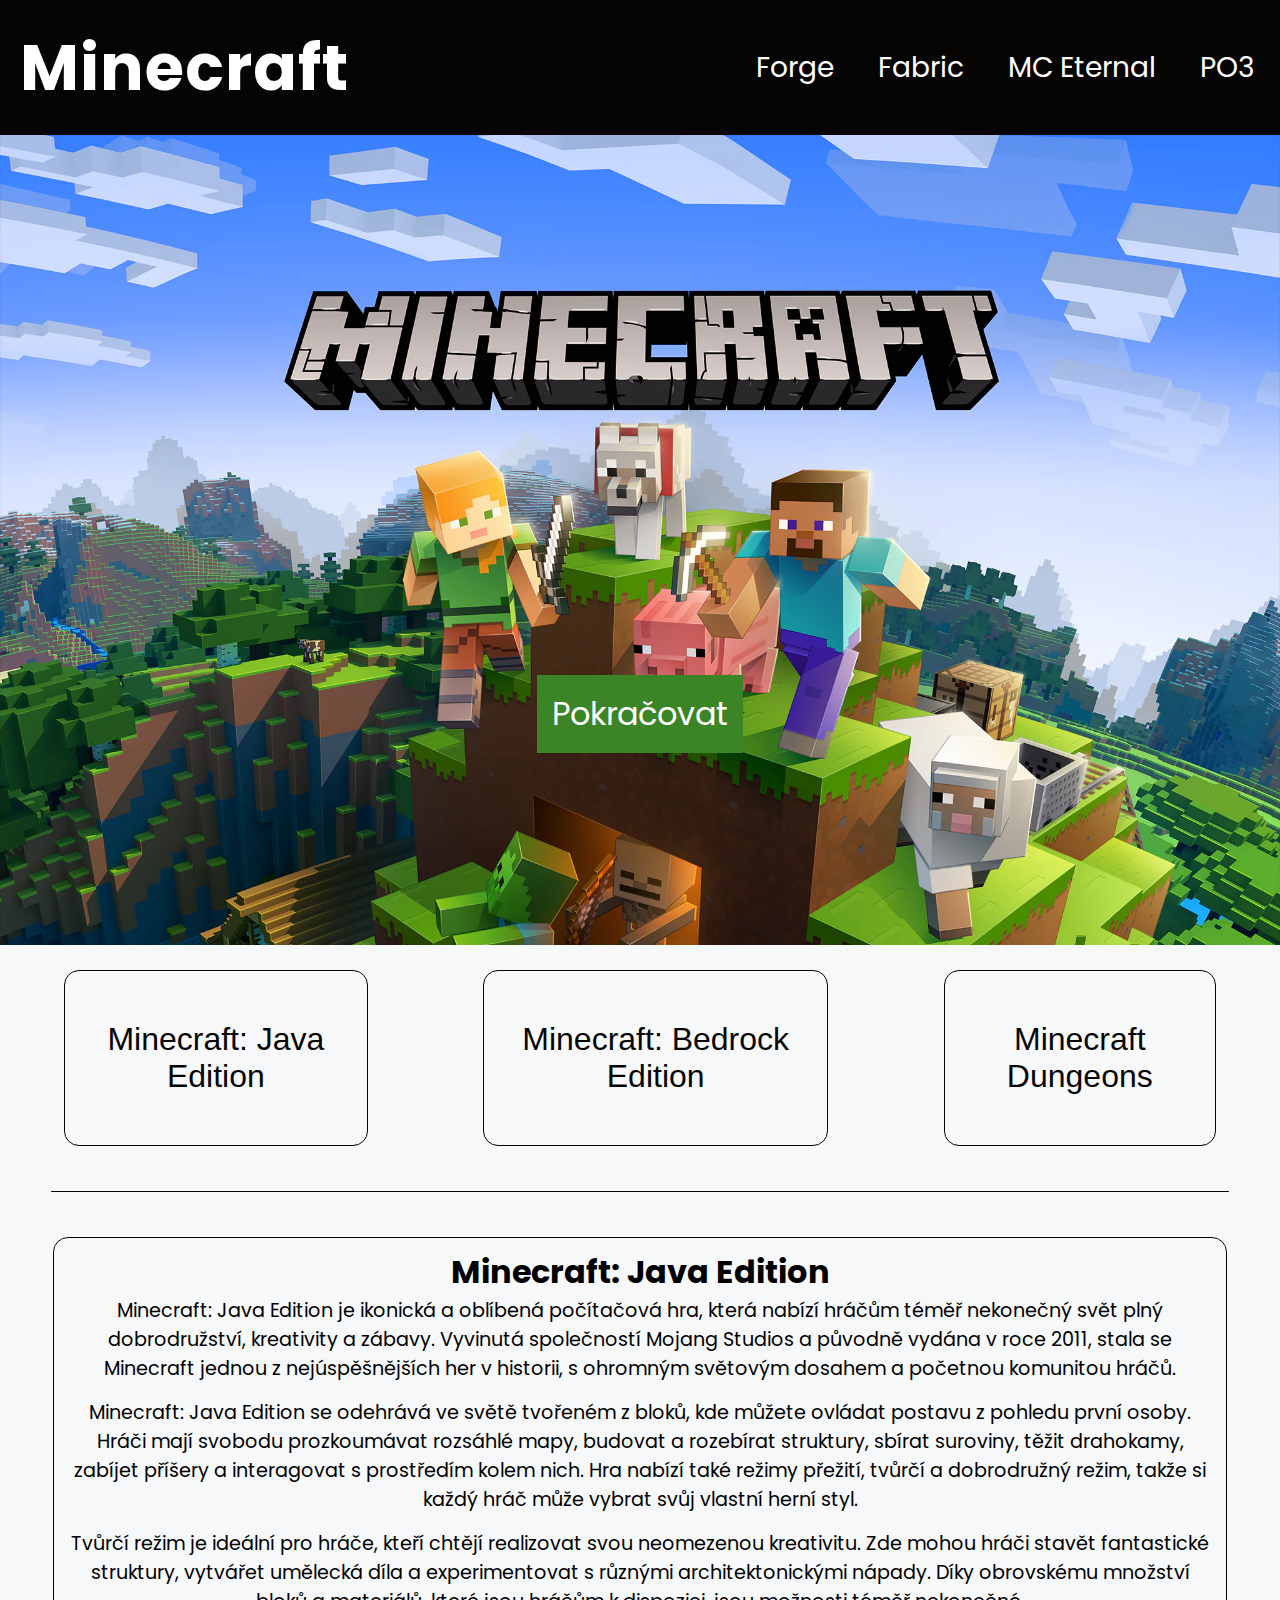
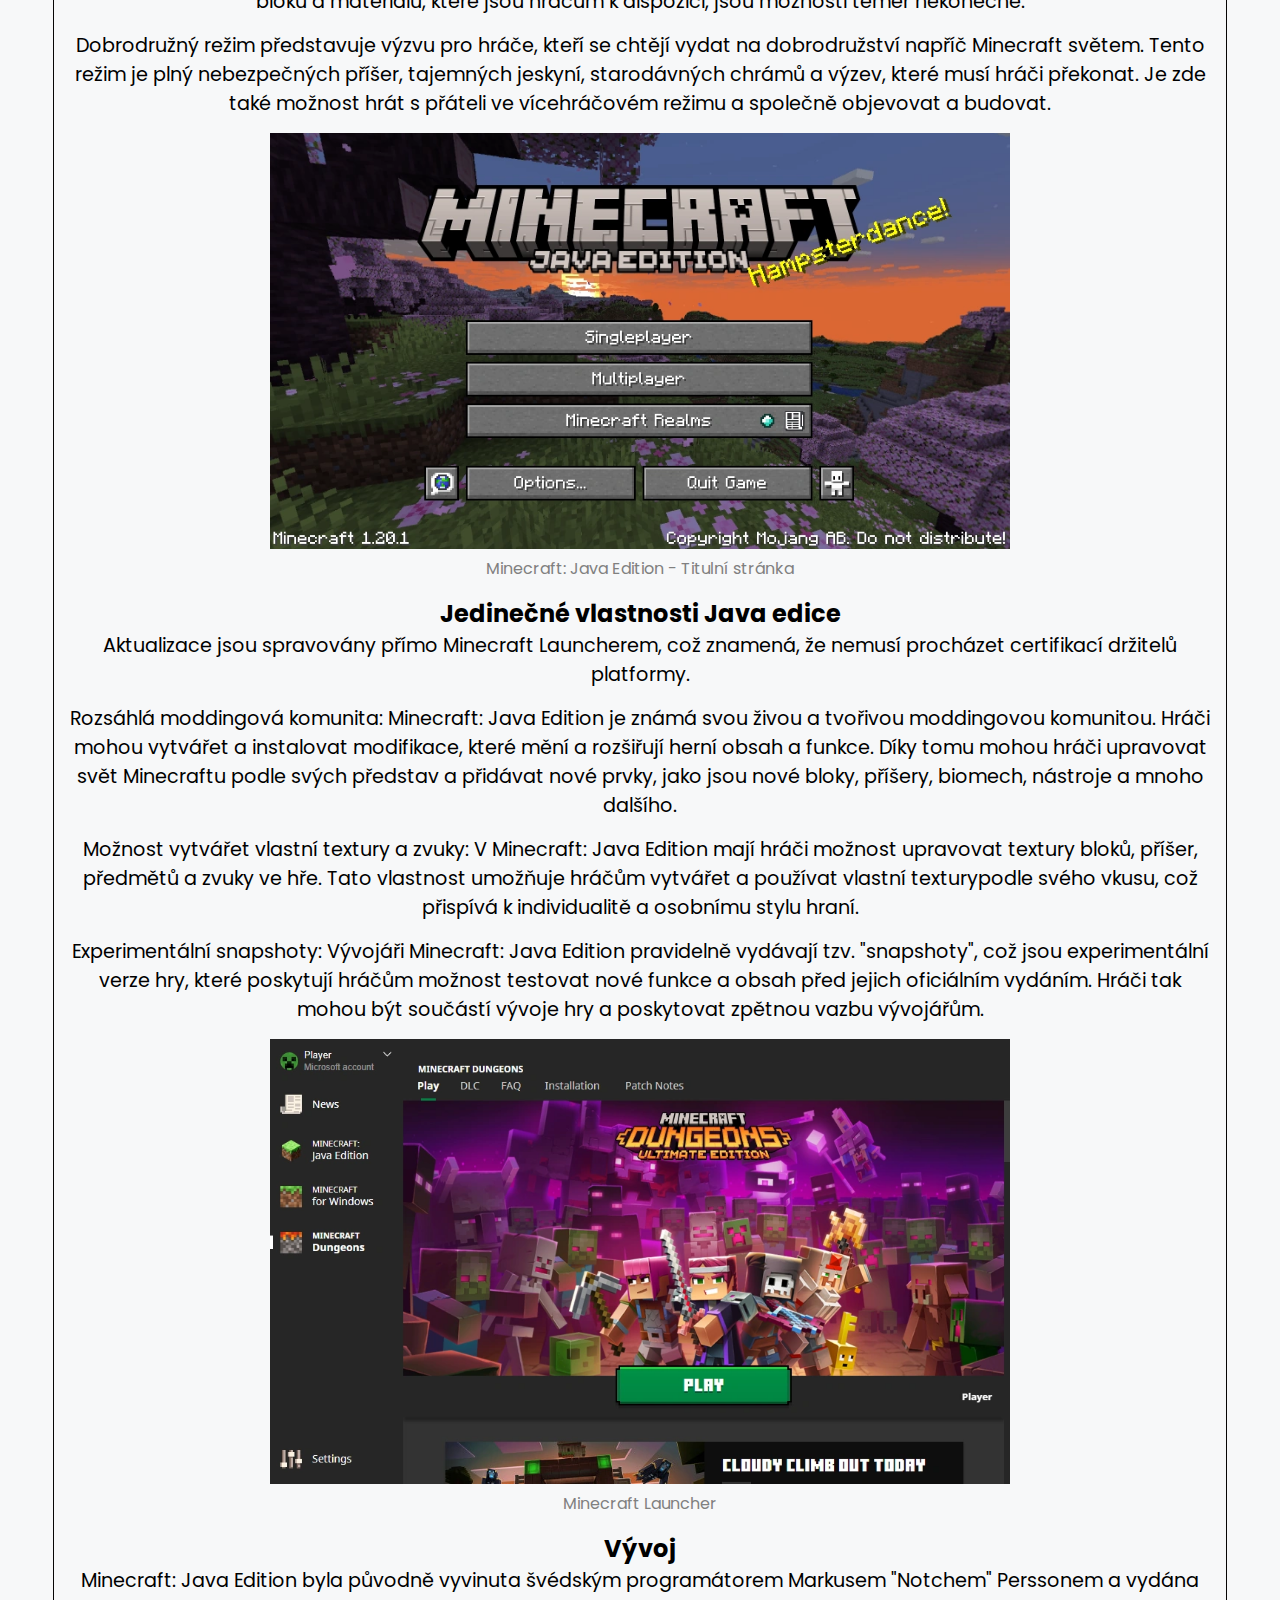
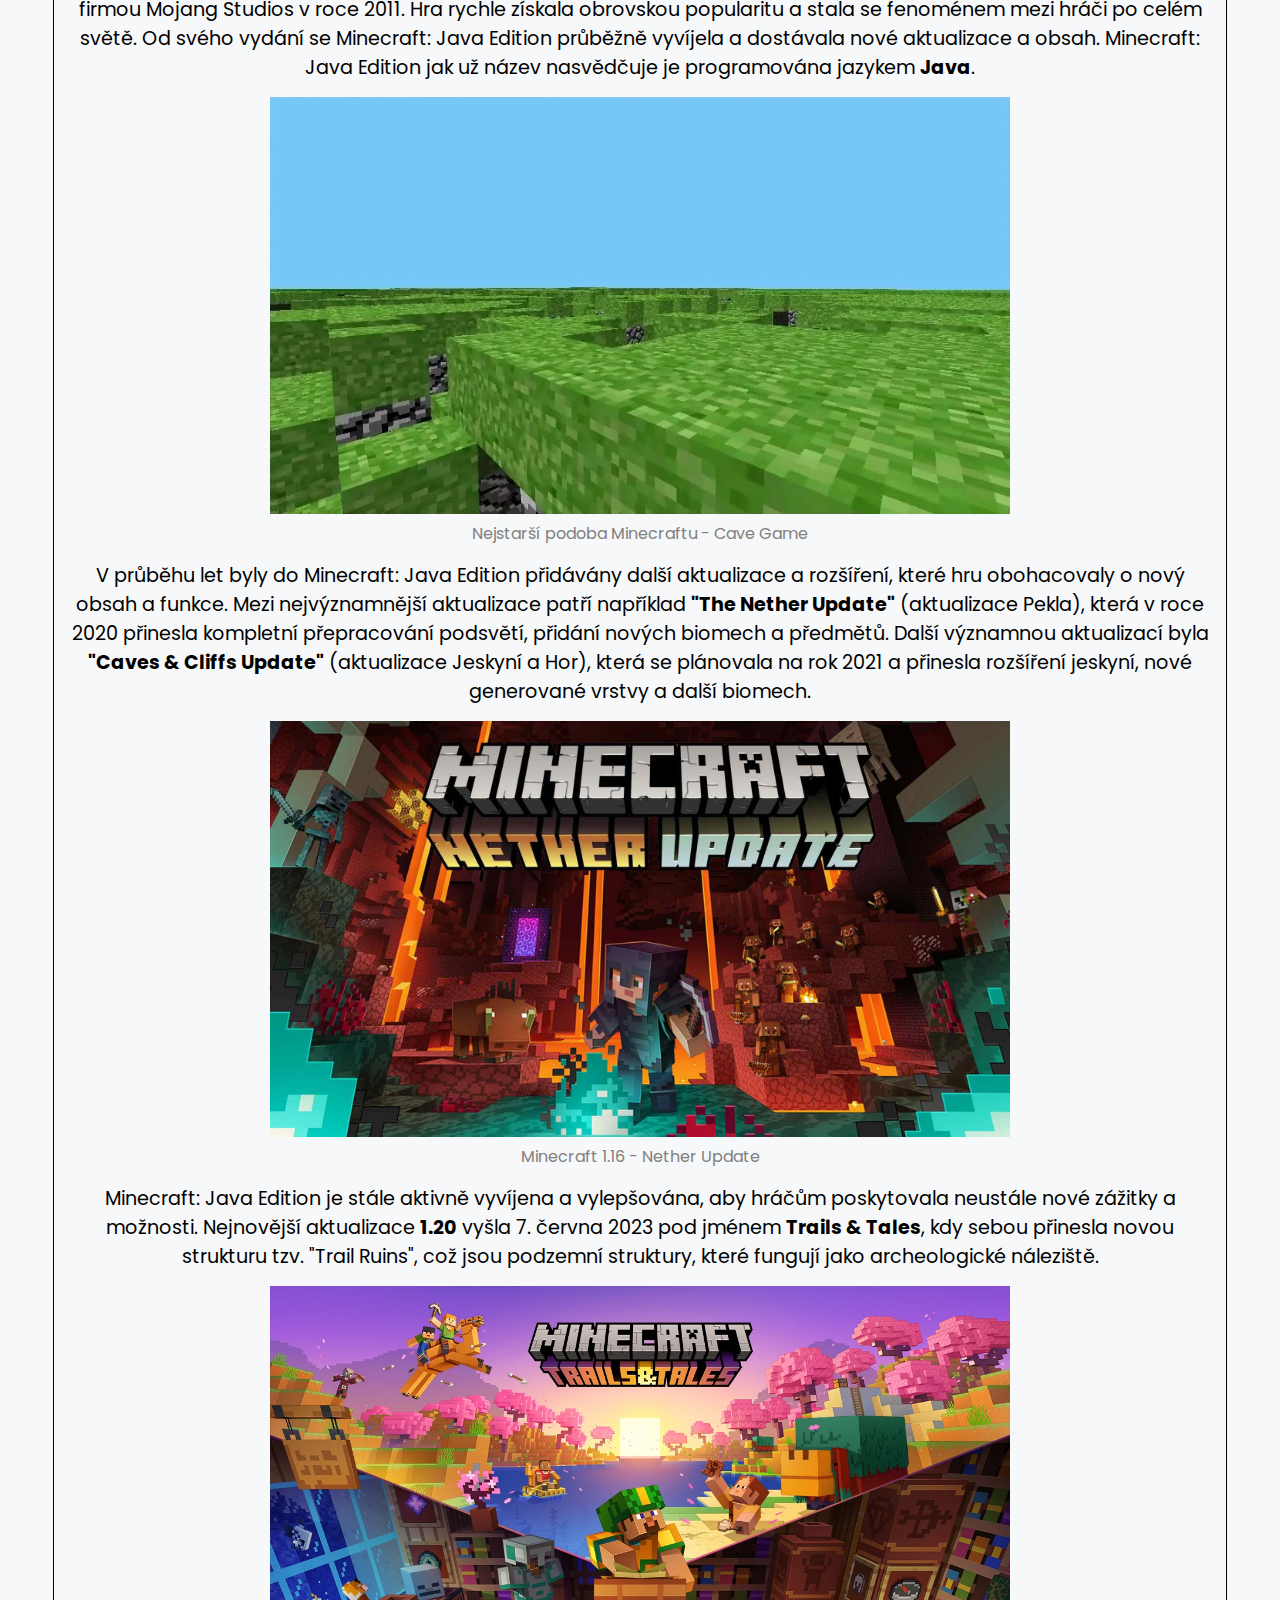
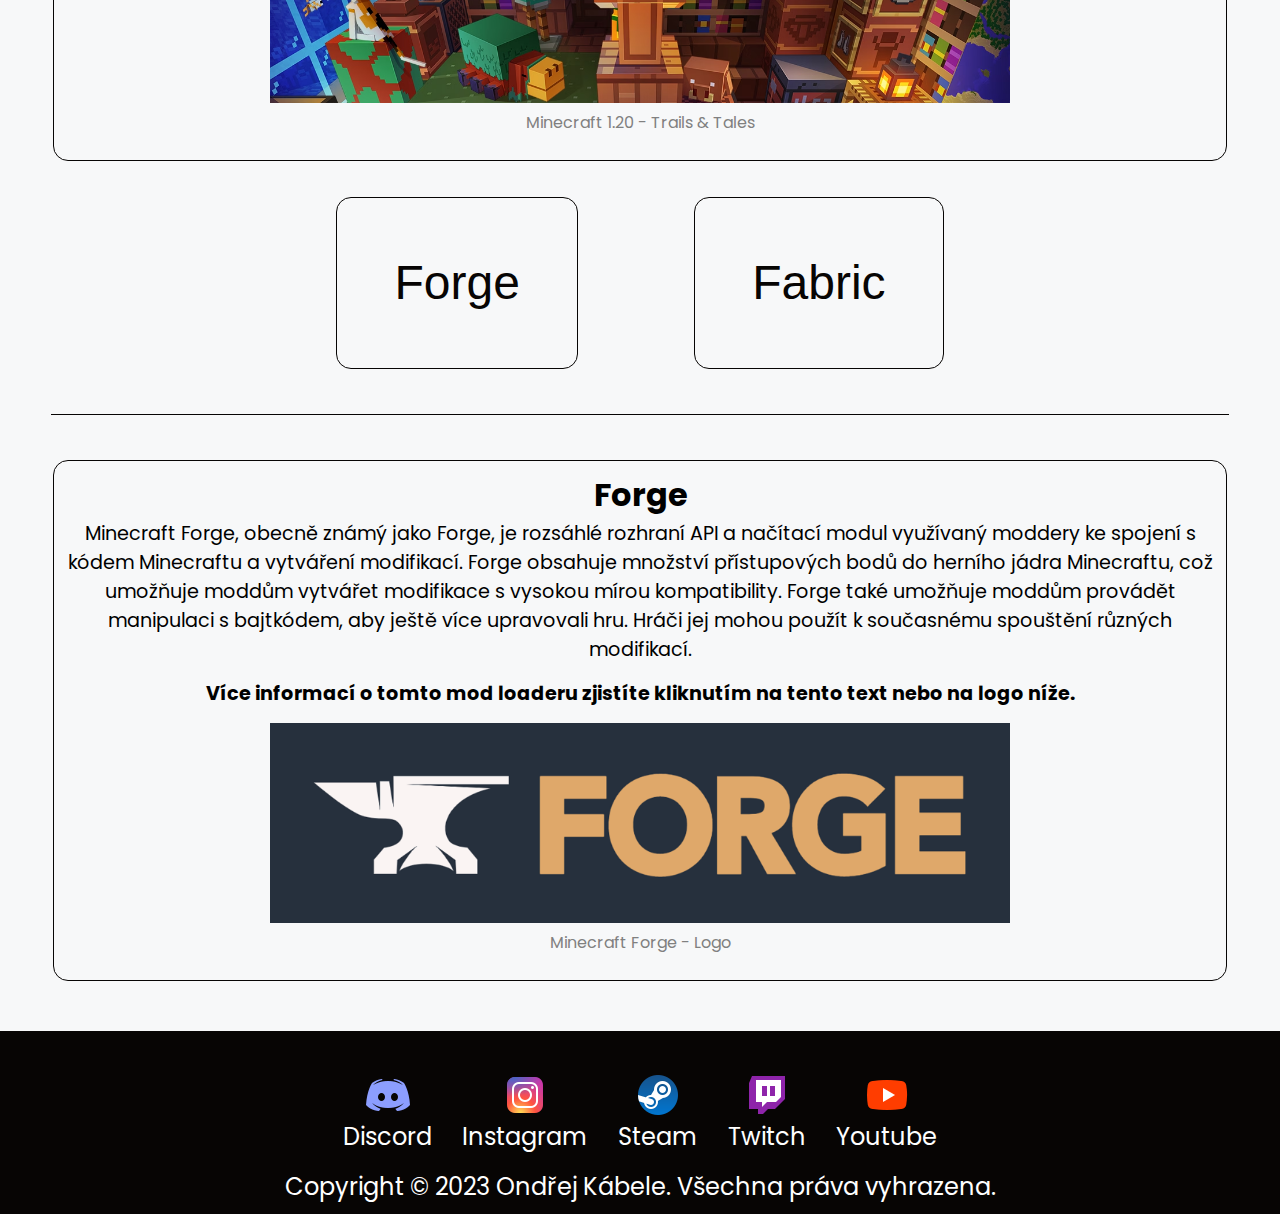
==== commit 81769675: "Progress Update: No. 3 | Finished Main site(fully)" ====
--- a/index.html
+++ b/index.html
@@ -18,10 +18,10 @@
                 <h1>Minecraft</h1>
             </a>
             <nav>
-                <a href="mods.html">Mody</a>
+                <a href="forge.html">Forge</a>
+                <a href="fabric.html">Fabric</a>
                 <a href="mceternal.html">MC Eternal</a>
                 <a href="po3.html">PO3</a>
-                <a href="stoneblock2.html">StoneBlock 2</a>
             </nav>
         </header>
         <main>
@@ -30,323 +30,371 @@
                 <a id="uvod-button" href="#buttons">Pokračovat</a>
             </div>
 
-            <div id="buttons">
-                <a href="#clanek-1" onclick="zmenitJava()" id="clanek1-button" class="button">
-                    Minecraft: Java Edition
-                </a>
-                <a href="#clanek-2" onclick="zmenitBedrock()" id="clanek2-button" class="button">
-                    Minecraft: Bedrock Edition
-                </a>
-                <a href="#clanek-3" onclick="zmenitDungeons()" id="clanek3-button" class="button">
-                    Minecraft Dungeons
-                </a>
-            </div>
-            <div id="select-div">
-                <select id="index-select" onchange="zmenitClanek(this)">
+            <div class="buttons" id="buttons">
+                <button onclick="zmenitJava()" id="clanek1-button" class="button">Minecraft: Java Edition</button>
+                <button onclick="zmenitBedrock()" id="clanek2-button" class="button">Minecraft: Bedrock Edition</button>
+                <button onclick="zmenitDungeons()" id="clanek3-button" class="button">Minecraft Dungeons</button>
+            </div>
+            <div class="select-div">
+                <select onchange="zmenitVanilla(this)">
                     <option value="1">Minecraft: Java Edition</option>
                     <option value="2">Minecraft: Bedrock Edition</option>
                     <option value="3">Minecraft Dungeons</option>
                 </select>
             </div>
-            <div id="line"></div>
-            <div id="clanky">
-                <section id="clanek-1">
-                    <h2>
-                        Minecraft: Java Edition
-                    </h2>
-                    <article>
-                        <div id="article-1-text">
-                            <div class="article-1-odstavec-text">
-                                <div>
-                                    <p>
-                                        Minecraft: Java Edition je ikonická a oblíbená počítačová hra, která nabízí hráčům
-                                        téměř nekonečný svět plný dobrodružství, kreativity a zábavy. Vyvinutá společností
-                                        Mojang Studios a původně vydána v roce 2011, stala se Minecraft jednou z
-                                        nejúspěšnějších her v historii, s ohromným světovým dosahem a početnou komunitou
-                                        hráčů.
-                                    </p>
-                                    <p>
-                                        Minecraft: Java Edition se odehrává ve světě tvořeném z bloků, kde můžete
-                                        ovládat postavu z pohledu první osoby. Hráči mají svobodu prozkoumávat rozsáhlé
-                                        mapy, budovat a rozebírat struktury, sbírat suroviny, těžit drahokamy, zabíjet
-                                        příšery a interagovat s prostředím kolem nich. Hra nabízí také režimy přežití,
-                                        tvůrčí a dobrodružný režim, takže si každý hráč může vybrat svůj vlastní herní styl.
-                                    </p>
-                                    <p>
-                                        Tvůrčí režim je ideální pro hráče, kteří chtějí realizovat svou neomezenou
-                                        kreativitu. Zde mohou hráči stavět fantastické struktury, vytvářet umělecká díla a
-                                        experimentovat s různými architektonickými nápady. Díky obrovskému množství bloků a
-                                        materiálů, které jsou hráčům k dispozici, jsou možnosti téměř nekonečné.
-                                    </p>
-                                    <p>
-                                        Dobrodružný režim představuje výzvu pro hráče, kteří se chtějí vydat na
-                                        dobrodružství napříč Minecraft světem. Tento režim je plný nebezpečných příšer,
-                                        tajemných jeskyní, starodávných chrámů a výzev, které musí hráči překonat. Je zde
-                                        také možnost hrát s přáteli ve vícehráčovém režimu a společně objevovat a budovat.
-                                    </p>
-                                    <figure class="figure-img">
-                                        <img src="img/Java_Edition_1.20.1.webp" alt="">
-                                        <figcaption>Minecraft: Java Edition - Titulní stránka</figcaption>
-                                    </figure>
-                                </div>
-                            </div>
-                            <h3>
-                                Jedinečné vlastnosti Java edice
-                            </h3>
-                            <div class="article-1-odstavec-text">
-                                <div>
-                                    <p>
-                                        Aktualizace jsou spravovány přímo Minecraft Launcherem, což znamená, že nemusí
-                                        procházet certifikací držitelů platformy.
-                                    </p>
-
-                                    <p>
-                                        Rozsáhlá moddingová komunita: Minecraft: Java Edition je známá svou živou a
-                                        tvořivou moddingovou komunitou. Hráči mohou vytvářet a instalovat modifikace,
-                                        které mění a rozšiřují herní obsah a funkce. Díky tomu mohou hráči upravovat
-                                        svět Minecraftu podle svých představ a přidávat nové prvky, jako jsou nové
-                                        bloky, příšery, biomech, nástroje a mnoho dalšího.
-                                    </p>
-                                    <p>
-                                        Možnost vytvářet vlastní textury a zvuky: V Minecraft: Java Edition mají hráči
-                                        možnost upravovat textury bloků, příšer, předmětů a zvuky ve hře. Tato vlastnost
-                                        umožňuje hráčům vytvářet a používat vlastní texturypodle svého vkusu, což
-                                        přispívá k individualitě a osobnímu stylu hraní.
-                                    </p>
-                                    <p>
-                                        Experimentální snapshoty: Vývojáři Minecraft: Java Edition pravidelně vydávají
-                                        tzv. "snapshoty", což jsou experimentální verze hry, které poskytují hráčům
-                                        možnost testovat nové funkce a obsah před jejich oficiálním vydáním. Hráči tak
-                                        mohou být součástí vývoje hry a poskytovat zpětnou vazbu vývojářům.
-                                    </p>
-                                    <figure class="figure-img">
-                                        <img src="img/Launcher_MCD_tab.webp" alt="">
-                                        <figcaption>Minecraft Launcher</figcaption>
-                                    </figure>
-                                </div>
-                            </div>
-                            <h3>
-                                Vývoj
-                            </h3>
-                            <div class="article-1-odstavec-text">
-                                <div>
-                                    <p>
-                                        Minecraft: Java Edition byla původně vyvinuta švédským programátorem Markusem
-                                        "Notchem" Perssonem a vydána firmou Mojang Studios v roce 2011. Hra rychle
-                                        získala obrovskou popularitu a stala se fenoménem mezi hráči po celém světě. Od
-                                        svého vydání se Minecraft: Java Edition průběžně vyvíjela a dostávala nové
-                                        aktualizace a obsah. Minecraft: Java Edition jak už název nasvědčuje je
-                                        programována jazykem <b>Java</b>.
-                                    </p>
-                                    <figure class="figure-img">
-                                        <img src="img/CaveGame.webp" alt="">
-                                        <figcaption>Nejstarší podoba Minecraftu - Cave Game</figcaption>
-                                    </figure>
-                                    <p>
-                                        V průběhu let byly do Minecraft: Java Edition přidávány další aktualizace a
-                                        rozšíření, které hru obohacovaly o nový obsah a funkce. Mezi nejvýznamnější
-                                        aktualizace patří například <b>"The Nether Update"</b> (aktualizace Pekla),
-                                        která v roce 2020 přinesla kompletní přepracování podsvětí, přidání nových
-                                        biomech a předmětů. Další významnou aktualizací byla <b>"Caves & Cliffs
-                                            Update"</b> (aktualizace Jeskyní a Hor), která se plánovala na rok 2021 a
-                                        přinesla rozšíření jeskyní, nové generované vrstvy a další biomech.
-                                    </p>
-                                    <figure class="figure-img">
-                                        <img src="img/netherupdatecover.jpg" alt="">
-                                        <figcaption>Minecraft 1.16 - Nether Update</figcaption>
-                                    </figure>
-                                    <p>
-                                        Minecraft: Java Edition je stále aktivně vyvíjena a vylepšována, aby hráčům
-                                        poskytovala neustále nové zážitky a možnosti. Nejnovější aktualizace <b>1.20</b>
-                                        vyšla 7. června 2023 pod jménem <b>Trails & Tales</b>, kdy sebou přinesla novou
-                                        strukturu tzv. "Trail Ruins", což jsou podzemní struktury, které fungují jako
-                                        archeologické náleziště.
-                                    </p>
-                                    <figure class="figure-img">
-                                        <img src="img/Keyart-Minecraft_Trails-Tales_.Net_1280x720.avif" alt="">
-                                        <figcaption>Minecraft 1.20 - Trails & Tales</figcaption>
-                                    </figure>
-                                </div>
-                            </div>
-                        </div>
-                    </article>
-                </section>
-                <section id="clanek-2">
-                    <h2>
-                        Minecraft: Bedrock Edition
-                    </h2>
-                    <article>
-                        <div id="article-2-text">
-                            <div class="article-2-odstavec-text">
-                                <p>
-                                    Termín "Bedrock Edition" pochází z kódového základu Bedrock, který byl vytvořen v
-                                    programovacím jazyce <b>C++</b> pro provoz na platformách, které nemohou podporovat
-                                    programovací jazyk Java. Byl přidán kód pro přizpůsobení rozdílům v cílových
-                                    platformách, jako jsou síťové služby a přístup k úložišti. Přestože je na každé
-                                    platformě použito přibližně 90 % kódu. Engine na kterém hra běží se nazývá "Bedrock
-                                    Engine".
+            <div class="line"></div>
+            <section id="clanek-1">
+                <h2>
+                    Minecraft: Java Edition
+                </h2>
+                <article>
+                    <div id="article-1-text">
+                        <div class="article-1-odstavec-text">
+                            <div>
+                                <p>
+                                    Minecraft: Java Edition je ikonická a oblíbená počítačová hra, která nabízí hráčům
+                                    téměř nekonečný svět plný dobrodružství, kreativity a zábavy. Vyvinutá společností
+                                    Mojang Studios a původně vydána v roce 2011, stala se Minecraft jednou z
+                                    nejúspěšnějších her v historii, s ohromným světovým dosahem a početnou komunitou
+                                    hráčů.
+                                </p>
+                                <p>
+                                    Minecraft: Java Edition se odehrává ve světě tvořeném z bloků, kde můžete
+                                    ovládat postavu z pohledu první osoby. Hráči mají svobodu prozkoumávat rozsáhlé
+                                    mapy, budovat a rozebírat struktury, sbírat suroviny, těžit drahokamy, zabíjet
+                                    příšery a interagovat s prostředím kolem nich. Hra nabízí také režimy přežití,
+                                    tvůrčí a dobrodružný režim, takže si každý hráč může vybrat svůj vlastní herní styl.
+                                </p>
+                                <p>
+                                    Tvůrčí režim je ideální pro hráče, kteří chtějí realizovat svou neomezenou
+                                    kreativitu. Zde mohou hráči stavět fantastické struktury, vytvářet umělecká díla a
+                                    experimentovat s různými architektonickými nápady. Díky obrovskému množství bloků a
+                                    materiálů, které jsou hráčům k dispozici, jsou možnosti téměř nekonečné.
+                                </p>
+                                <p>
+                                    Dobrodružný režim představuje výzvu pro hráče, kteří se chtějí vydat na
+                                    dobrodružství napříč Minecraft světem. Tento režim je plný nebezpečných příšer,
+                                    tajemných jeskyní, starodávných chrámů a výzev, které musí hráči překonat. Je zde
+                                    také možnost hrát s přáteli ve vícehráčovém režimu a společně objevovat a budovat.
                                 </p>
                                 <figure class="figure-img">
-                                    <img src="img/Bedrock_1.20.0.webp" alt="">
-                                    <figcaption>Minecraft: Bedrock Edition - Titulní stránka</figcaption>
-                                </figure>
-                                <p>
-                                    Cílové platformy jsou vytvářeny individuálně a poté přeneseny do obchodů daných
-                                    platforem. Většina obchodů má vlastní požadavky na shodu a nová verze je podrobena
-                                    sérii certifikačních testů předtím, než je zpřístupněna ke stažení. <b>Xbox Game
-                                        Studios</b> se snaží synchronizovat dostupnost ve všech obchodech, ale proces
-                                    certifikace není pod jejich kontrolou a může způsobit zpoždění dostupnosti na určité
-                                    platformě, zejména pokud selže při certifikaci a musí být vrácen vývojářům k opravě.
-                                </p>
-                            </div>
-                            <h3>Hratelnost</h3>
-                            <div class="article-2-odstavec-text">
-                                <p>
-                                    Cíl hry zůstává stejný jako u jeho protějšků Java Edition a Legacy Console Edition,
-                                    kde hráči mohou budovat virtuální reality v sandboxovém prostředí. Stejně jako tyto
-                                    verze, má i Bedrock Edition prvky přežití, jako je hladovění a vaření, a dimenze
-                                    Nether a End. Multiplayerový režim je kompatibilní mezi všemi podporovanými
-                                    zařízeními.
-                                </p>
-                                <p>
-                                    Bedrock Edition se od Java Edition a Legacy Console Edition liší v různých ohledech,
-                                    například má sytější grafiku, odlišnou generaci terénu, některé exkluzivní předměty
-                                    a oficiální systém doplňků. HUD a další prvky se liší pro každé příslušné zařízení.
-                                    Hráči mohou interagovat s hrou pomocí klávesnice a myši, dotykové obrazovky nebo
-                                    gamepadu.
-                                </p>
-                                <div class="article-2-rozdily">
-                                    <p>
-                                        <b>Rozdíly proti Java Edici zahrnují:</b>
-                                    </p>
-                                    <ul>
-                                        <li>Některé moby, bloky a předměty se chovají a vypadají jinak než v Java
-                                            Edition.</li>
-                                        <li>Lokální síť (LAN), umožňující připojení 8 a více hráčů do jednoho světa.
-                                        </li>
-                                        <li>Je také k dispozici seznam "vybraných" serverů (partnerů Mojang Studios),
-                                            které nabízejí předdefinované multiplayerové minihry v prostředí Minecraftu.
-                                        </li>
-                                    </ul>
-                                </div>
-                                <div class="article-2-rozdily">
-                                    <p>
-                                        <b>Některé funkce Bedrock Edition jsou dostupné pouze na určitých
-                                            platformách:</b>
-                                    </p>
-                                    <ul>
-                                        <li>Virtuální realita je dostupná pouze na <b>Windows</b> a <b>PlayStation
-                                                4</b>.</li>
-                                        <li>Importování nebo exportování světů je podporováno pouze na <b>Windows</b>.
-                                        </li>
-                                        <li>Připojení k serverům pomocí IP adresy není podporováno na <b>Xbox One</b>,
-                                            <b>Nintendo Switch</b> ani <b>PlayStation 4</b>.
-                                        </li>
-                                    </ul>
-                                </div>
-                            </div>
-                        </div>
-                    </article>
-                </section>
-                <section id="clanek-3">
-                    <h2>
-                        Minecraft Dungeons
-                    </h2>
-                    <article>
-                        <div id="article-3-text">
-                            <div class="article-3-odstavec-text">
-                                <p>
-                                    Minecraft Dungeons je akční adventura s prvky role-playe vyvinutá společnostmi
-                                    <b>Mojang Studios</b>, <b>Xbox Game Studios</b> a <b>Double Eleven</b>. Hra byla
-                                    vydána <b>26. května 2020</b> pro Windows skrze Microsoft Store, Xbox One, Nintendo
-                                    Switch a PlayStation 4. <b>15. září 2020</b> byla hra vydána pro Xbox Cloud Gaming,
-                                    <b>10. listopadu 2020</b> pro Xbox Series X|S a <b>22. září 2021</b> na Steam pro
-                                    Windows.
-                                </p>
-                                <figure class="figure-img">
-                                    <img src="img/Minecraft_Dungeons_horizontal_key_art.webp" alt="">
-                                    <figcaption>Minecraft Dungeons</figcaption>
+                                    <img src="img/Java_Edition_1.20.1.webp" alt="">
+                                    <figcaption>Minecraft: Java Edition - Titulní stránka</figcaption>
                                 </figure>
                             </div>
-                            <div class="article-3-odstavec-text">
-                                <p>
-                                    Hra podporuje až čtyři hráče a nabízí různé nové zbraně, předměty a příšery, stejně
-                                    jako různá prostředí k prozkoumání a hlavní příběh, ve kterém se hráčské postavy,
-                                    hrdinové, utkávají s hlavním záporákem nazývaným <b>Arch-Ilager</b>.
-                                </p>
-                                <p>
-                                    Hra obsahuje specifické úkoly a lokace, spolu s procedurálně generovanými prvky.
-                                </p>
-                                <p>
-                                    Hráč není omezen na jednu třídu a může si vzít další zbroj nebo zbraně a používat
-                                    je. Hráči nemohou stavět ani těžit, protože se hra zaměřuje na akci/dobrodružství.
-                                    Hra se odehrává jak na povrchu, tak v podzemí. Hráči mohou znovu hrát úrovně, které
-                                    již předtím dokončili.
-                                </p>
-                                <p>
-                                    Existuje táborový "hub", který se nachází částečně v rámci tutoriální mise, Squid
-                                    Coast, a obsahuje obchody, které jsou odemčeny záchranou obchodníků.
-                                </p>
-                                <p>
-                                    Mise jsou procedurálně generovány.
+                        </div>
+                        <h3>
+                            Jedinečné vlastnosti Java edice
+                        </h3>
+                        <div class="article-1-odstavec-text">
+                            <div>
+                                <p>
+                                    Aktualizace jsou spravovány přímo Minecraft Launcherem, což znamená, že nemusí
+                                    procházet certifikací držitelů platformy.
+                                </p>
+
+                                <p>
+                                    Rozsáhlá moddingová komunita: Minecraft: Java Edition je známá svou živou a
+                                    tvořivou moddingovou komunitou. Hráči mohou vytvářet a instalovat modifikace,
+                                    které mění a rozšiřují herní obsah a funkce. Díky tomu mohou hráči upravovat
+                                    svět Minecraftu podle svých představ a přidávat nové prvky, jako jsou nové
+                                    bloky, příšery, biomech, nástroje a mnoho dalšího.
+                                </p>
+                                <p>
+                                    Možnost vytvářet vlastní textury a zvuky: V Minecraft: Java Edition mají hráči
+                                    možnost upravovat textury bloků, příšer, předmětů a zvuky ve hře. Tato vlastnost
+                                    umožňuje hráčům vytvářet a používat vlastní texturypodle svého vkusu, což
+                                    přispívá k individualitě a osobnímu stylu hraní.
+                                </p>
+                                <p>
+                                    Experimentální snapshoty: Vývojáři Minecraft: Java Edition pravidelně vydávají
+                                    tzv. "snapshoty", což jsou experimentální verze hry, které poskytují hráčům
+                                    možnost testovat nové funkce a obsah před jejich oficiálním vydáním. Hráči tak
+                                    mohou být součástí vývoje hry a poskytovat zpětnou vazbu vývojářům.
                                 </p>
                                 <figure class="figure-img">
-                                    <img src="img/2020-05-26-product-7.jpg" alt="">
-                                    <figcaption>Screenshot ze hry</figcaption>
+                                    <img src="img/Launcher_MCD_tab.webp" alt="">
+                                    <figcaption>Minecraft Launcher</figcaption>
                                 </figure>
                             </div>
-                            <h3>
-                                Hrdina
-                            </h3>
-                            <div class="article-3-odstavec-text">
-                                <p>
-                                    Hrdina je postava, kterou hráč ovládá ve hře. Při spuštění hry si hráč může vybrat
-                                    kosmetického hrdinu, kterého může používat po celou dobu hry. Všichni hrdinové jsou
-                                    pouze kosmetické a neposkytují žádné speciální výhody.
-                                </p>
-                                <p>
-                                    Při výběru hrdiny zůstává veškerá výbava, úrovně a postup pouze u tohoto hrdiny a
-                                    nejsou přenášeny na ostatní hrdiny, které hráč ovládá. Pokud hráč začal hru s
-                                    určitým hrdinou, ale změnil názor a chce hrát s jiným hrdinou a jinou výbavou, může
-                                    duplikovat hrdinu se stejnou výbavou, jakou měl původní hrdina.
+                        </div>
+                        <h3>
+                            Vývoj
+                        </h3>
+                        <div class="article-1-odstavec-text">
+                            <div>
+                                <p>
+                                    Minecraft: Java Edition byla původně vyvinuta švédským programátorem Markusem
+                                    "Notchem" Perssonem a vydána firmou Mojang Studios v roce 2011. Hra rychle
+                                    získala obrovskou popularitu a stala se fenoménem mezi hráči po celém světě. Od
+                                    svého vydání se Minecraft: Java Edition průběžně vyvíjela a dostávala nové
+                                    aktualizace a obsah. Minecraft: Java Edition jak už název nasvědčuje je
+                                    programována jazykem <b>Java</b>.
                                 </p>
                                 <figure class="figure-img">
-                                    <img src="img/Dungeons_BO1OJiCNkQ.webp" alt="">
-                                    <figcaption>Výběr hrdiny</figcaption>
+                                    <img src="img/CaveGame.webp" alt="">
+                                    <figcaption>Nejstarší podoba Minecraftu - Cave Game</figcaption>
+                                </figure>
+                                <p>
+                                    V průběhu let byly do Minecraft: Java Edition přidávány další aktualizace a
+                                    rozšíření, které hru obohacovaly o nový obsah a funkce. Mezi nejvýznamnější
+                                    aktualizace patří například <b>"The Nether Update"</b> (aktualizace Pekla),
+                                    která v roce 2020 přinesla kompletní přepracování podsvětí, přidání nových
+                                    biomech a předmětů. Další významnou aktualizací byla <b>"Caves & Cliffs
+                                        Update"</b> (aktualizace Jeskyní a Hor), která se plánovala na rok 2021 a
+                                    přinesla rozšíření jeskyní, nové generované vrstvy a další biomech.
+                                </p>
+                                <figure class="figure-img">
+                                    <img src="img/netherupdatecover.jpg" alt="">
+                                    <figcaption>Minecraft 1.16 - Nether Update</figcaption>
+                                </figure>
+                                <p>
+                                    Minecraft: Java Edition je stále aktivně vyvíjena a vylepšována, aby hráčům
+                                    poskytovala neustále nové zážitky a možnosti. Nejnovější aktualizace <b>1.20</b>
+                                    vyšla 7. června 2023 pod jménem <b>Trails & Tales</b>, kdy sebou přinesla novou
+                                    strukturu tzv. "Trail Ruins", což jsou podzemní struktury, které fungují jako
+                                    archeologické náleziště.
+                                </p>
+                                <figure class="figure-img">
+                                    <img src="img/Keyart-Minecraft_Trails-Tales_.Net_1280x720.avif" alt="">
+                                    <figcaption>Minecraft 1.20 - Trails & Tales</figcaption>
                                 </figure>
                             </div>
-                            <h3>
-                                Mise
-                            </h3>
-                            <div class="article-3-odstavec-text">
-                                <p>
-                                    Když hráč poprvé spustí hru, vybraný hrdina začíná na <b>Squid Coast</b>. Postupně
-                                    pak pokračuje skrze další mise, jako například <b>Creeper Woods</b>, až dosáhne
-                                    finální mise základní hry, <b>Obsidian Pinnacle</b>. Někdy mise může generovat
-                                    místnost, která umožňuje přístup k tajné misi, jako je například <b>Creepy
-                                        Crypt</b>, <b>Lower Temple</b>, <b>Soggy Cave</b>, <b>Arch Haven</b> nebo
-                                    <b>Underhalls</b>.
-                                </p>
-                                <p>
-                                    Ostatní mise lze získat postupným průchodem misí normálním způsobem, například
-                                    <b>Pumpkin Pastures</b>, <b>Redstone Mines</b>, <b>Desert Temple</b> a <b>Highblock
-                                        Halls</b>. Většina misí hlavního příběhu s Arch-Illagerem se odehrává na
-                                    pevninské části.
-                                </p>
-                                <p>
-                                    Ostatní mise jsou dostupné pouze skrze DLC balíčky. Tajná mise, ???, vyžaduje, aby
-                                    hrdinové po poražení Arch-Illagera sebrali všechny devět run po sobě.
-                                </p>
-                                <figure class="figure-img">
-                                    <img src="img/Minecraft-Dungeons-Map.jpg" alt="">
-                                    <figcaption>Minecraft Dungeons - Mapa</figcaption>
-                                </figure>
+                        </div>
+                    </div>
+                </article>
+            </section>
+            <section id="clanek-2">
+                <h2>
+                    Minecraft: Bedrock Edition
+                </h2>
+                <article>
+                    <div id="article-2-text">
+                        <div class="article-2-odstavec-text">
+                            <p>
+                                Termín "Bedrock Edition" pochází z kódového základu Bedrock, který byl vytvořen v
+                                programovacím jazyce <b>C++</b> pro provoz na platformách, které nemohou podporovat
+                                programovací jazyk Java. Byl přidán kód pro přizpůsobení rozdílům v cílových
+                                platformách, jako jsou síťové služby a přístup k úložišti. Přestože je na každé
+                                platformě použito přibližně 90 % kódu. Engine na kterém hra běží se nazývá "Bedrock
+                                Engine".
+                            </p>
+                            <figure class="figure-img">
+                                <img src="img/Bedrock_1.20.0.webp" alt="">
+                                <figcaption>Minecraft: Bedrock Edition - Titulní stránka</figcaption>
+                            </figure>
+                            <p>
+                                Cílové platformy jsou vytvářeny individuálně a poté přeneseny do obchodů daných
+                                platforem. Většina obchodů má vlastní požadavky na shodu a nová verze je podrobena
+                                sérii certifikačních testů předtím, než je zpřístupněna ke stažení. <b>Xbox Game
+                                    Studios</b> se snaží synchronizovat dostupnost ve všech obchodech, ale proces
+                                certifikace není pod jejich kontrolou a může způsobit zpoždění dostupnosti na určité
+                                platformě, zejména pokud selže při certifikaci a musí být vrácen vývojářům k opravě.
+                            </p>
+                        </div>
+                        <h3>Hratelnost</h3>
+                        <div class="article-2-odstavec-text">
+                            <p>
+                                Cíl hry zůstává stejný jako u jeho protějšků Java Edition a Legacy Console Edition,
+                                kde hráči mohou budovat virtuální reality v sandboxovém prostředí. Stejně jako tyto
+                                verze, má i Bedrock Edition prvky přežití, jako je hladovění a vaření, a dimenze
+                                Nether a End. Multiplayerový režim je kompatibilní mezi všemi podporovanými
+                                zařízeními.
+                            </p>
+                            <p>
+                                Bedrock Edition se od Java Edition a Legacy Console Edition liší v různých ohledech,
+                                například má sytější grafiku, odlišnou generaci terénu, některé exkluzivní předměty
+                                a oficiální systém doplňků. HUD a další prvky se liší pro každé příslušné zařízení.
+                                Hráči mohou interagovat s hrou pomocí klávesnice a myši, dotykové obrazovky nebo
+                                gamepadu.
+                            </p>
+                            <div class="article-2-rozdily">
+                                <p>
+                                    <b>Rozdíly proti Java Edici zahrnují:</b>
+                                </p>
+                                <ul>
+                                    <li>Některé moby, bloky a předměty se chovají a vypadají jinak než v Java
+                                        Edition.</li>
+                                    <li>Lokální síť (LAN), umožňující připojení 8 a více hráčů do jednoho světa.
+                                    </li>
+                                    <li>Je také k dispozici seznam "vybraných" serverů (partnerů Mojang Studios),
+                                        které nabízejí předdefinované multiplayerové minihry v prostředí Minecraftu.
+                                    </li>
+                                </ul>
                             </div>
-                        </div>
-                    </article>
-                </section>
-            </div>
-
+                            <div class="article-2-rozdily">
+                                <p>
+                                    <b>Některé funkce Bedrock Edition jsou dostupné pouze na určitých
+                                        platformách:</b>
+                                </p>
+                                <ul>
+                                    <li>Virtuální realita je dostupná pouze na <b>Windows</b> a <b>PlayStation
+                                            4</b>.</li>
+                                    <li>Importování nebo exportování světů je podporováno pouze na <b>Windows</b>.
+                                    </li>
+                                    <li>Připojení k serverům pomocí IP adresy není podporováno na <b>Xbox One</b>,
+                                        <b>Nintendo Switch</b> ani <b>PlayStation 4</b>.
+                                    </li>
+                                </ul>
+                            </div>
+                        </div>
+                    </div>
+                </article>
+            </section>
+            <section id="clanek-3">
+                <h2>
+                    Minecraft Dungeons
+                </h2>
+                <article>
+                    <div id="article-3-text">
+                        <div class="article-3-odstavec-text">
+                            <p>
+                                Minecraft Dungeons je akční adventura s prvky role-playe vyvinutá společnostmi
+                                <b>Mojang Studios</b>, <b>Xbox Game Studios</b> a <b>Double Eleven</b>. Hra byla
+                                vydána <b>26. května 2020</b> pro Windows skrze Microsoft Store, Xbox One, Nintendo
+                                Switch a PlayStation 4. <b>15. září 2020</b> byla hra vydána pro Xbox Cloud Gaming,
+                                <b>10. listopadu 2020</b> pro Xbox Series X|S a <b>22. září 2021</b> na Steam pro
+                                Windows.
+                            </p>
+                            <figure class="figure-img">
+                                <img src="img/Minecraft_Dungeons_horizontal_key_art.webp" alt="">
+                                <figcaption>Minecraft Dungeons</figcaption>
+                            </figure>
+                        </div>
+                        <div class="article-3-odstavec-text">
+                            <p>
+                                Hra podporuje až čtyři hráče a nabízí různé nové zbraně, předměty a příšery, stejně
+                                jako různá prostředí k prozkoumání a hlavní příběh, ve kterém se hráčské postavy,
+                                hrdinové, utkávají s hlavním záporákem nazývaným <b>Arch-Ilager</b>.
+                            </p>
+                            <p>
+                                Hra obsahuje specifické úkoly a lokace, spolu s procedurálně generovanými prvky.
+                            </p>
+                            <p>
+                                Hráč není omezen na jednu třídu a může si vzít další zbroj nebo zbraně a používat
+                                je. Hráči nemohou stavět ani těžit, protože se hra zaměřuje na akci/dobrodružství.
+                                Hra se odehrává jak na povrchu, tak v podzemí. Hráči mohou znovu hrát úrovně, které
+                                již předtím dokončili.
+                            </p>
+                            <p>
+                                Existuje táborový "hub", který se nachází částečně v rámci tutoriální mise, Squid
+                                Coast, a obsahuje obchody, které jsou odemčeny záchranou obchodníků.
+                            </p>
+                            <p>
+                                Mise jsou procedurálně generovány.
+                            </p>
+                            <figure class="figure-img">
+                                <img src="img/2020-05-26-product-7.jpg" alt="">
+                                <figcaption>Screenshot ze hry</figcaption>
+                            </figure>
+                        </div>
+                        <h3>
+                            Hrdina
+                        </h3>
+                        <div class="article-3-odstavec-text">
+                            <p>
+                                Hrdina je postava, kterou hráč ovládá ve hře. Při spuštění hry si hráč může vybrat
+                                kosmetického hrdinu, kterého může používat po celou dobu hry. Všichni hrdinové jsou
+                                pouze kosmetické a neposkytují žádné speciální výhody.
+                            </p>
+                            <p>
+                                Při výběru hrdiny zůstává veškerá výbava, úrovně a postup pouze u tohoto hrdiny a
+                                nejsou přenášeny na ostatní hrdiny, které hráč ovládá. Pokud hráč začal hru s
+                                určitým hrdinou, ale změnil názor a chce hrát s jiným hrdinou a jinou výbavou, může
+                                duplikovat hrdinu se stejnou výbavou, jakou měl původní hrdina.
+                            </p>
+                            <figure class="figure-img">
+                                <img src="img/Dungeons_BO1OJiCNkQ.webp" alt="">
+                                <figcaption>Výběr hrdiny</figcaption>
+                            </figure>
+                        </div>
+                        <h3>
+                            Mise
+                        </h3>
+                        <div class="article-3-odstavec-text">
+                            <p>
+                                Když hráč poprvé spustí hru, vybraný hrdina začíná na <b>Squid Coast</b>. Postupně
+                                pak pokračuje skrze další mise, jako například <b>Creeper Woods</b>, až dosáhne
+                                finální mise základní hry, <b>Obsidian Pinnacle</b>. Někdy mise může generovat
+                                místnost, která umožňuje přístup k tajné misi, jako je například <b>Creepy
+                                    Crypt</b>, <b>Lower Temple</b>, <b>Soggy Cave</b>, <b>Arch Haven</b> nebo
+                                <b>Underhalls</b>.
+                            </p>
+                            <p>
+                                Ostatní mise lze získat postupným průchodem misí normálním způsobem, například
+                                <b>Pumpkin Pastures</b>, <b>Redstone Mines</b>, <b>Desert Temple</b> a <b>Highblock
+                                    Halls</b>. Většina misí hlavního příběhu s Arch-Illagerem se odehrává na
+                                pevninské části.
+                            </p>
+                            <p>
+                                Ostatní mise jsou dostupné pouze skrze DLC balíčky. Tajná mise, ???, vyžaduje, aby
+                                hrdinové po poražení Arch-Illagera sebrali všechny devět run po sobě.
+                            </p>
+                            <figure class="figure-img">
+                                <img src="img/Minecraft-Dungeons-Map.jpg" alt="">
+                                <figcaption>Minecraft Dungeons - Mapa</figcaption>
+                            </figure>
+                        </div>
+                    </div>
+                </article>
+            </section>
+            <div class="buttons" id="buttons-modded">
+                <button onclick="zmenitForge()" id="clanek4-button" class="button">Forge</button>
+                <button onclick="zmenitFabric()" id="clanek5-button" class="button">Fabric</button>
+            </div>
+            <div class="select-div">
+                <select id="modded-select" onchange="zmenitModded(this)">
+                    <option value="4">Forge</option>
+                    <option value="5">Fabric</option>
+                </select>
+            </div>
+            <div class="line"></div>
+            <section id="clanek-4">
+                <h2>Forge</h2>
+                <article>
+                    <div id="article-4-text">
+                        <div class="article-4-odstavec-text">
+                            <p>
+                                Minecraft Forge, obecně známý jako Forge, je rozsáhlé rozhraní API a načítací modul využívaný moddery ke spojení s kódem Minecraftu a vytváření modifikací. Forge obsahuje množství přístupových bodů do herního jádra Minecraftu, což umožňuje moddům vytvářet modifikace s vysokou mírou kompatibility. Forge také umožňuje moddům provádět manipulaci s bajtkódem, aby ještě více upravovali hru. Hráči jej mohou použít k současnému spouštění různých modifikací.
+                            </p>
+                            <a href="forge.html" class="preklik">
+                                <p>
+                                    <b>Více informací o tomto mod loaderu zjistíte kliknutím na tento text nebo na logo níže.</b>
+                                </p>                                
+                            </a>
+                            <figure class="figure-img">
+                                <a href="forge.html">
+                                    <img src="img/Minecraft_Forge_logo.webp" alt="">
+                                </a>
+                                <figcaption>Minecraft Forge - Logo</figcaption>
+                            </figure>
+                        </div>
+                    </div>
+                </article>
+            </section>
+            <section id="clanek-5">
+                <h2>Fabric</h2>
+                <article>
+                    <div id="article-5-text">
+                        <div class="article-5-odstavec-text">
+                            <p>
+                                Fabric je lehký modloader. Obsahuje samostatné rozhraní API, které je vyžadováno většinou, ale ne ve všech případech u Fabric modifikací ve složce s modifikacemi. Práce na něm začala spolu s 1.14 snapshoty Minecraft: Java Edition před vydáním náhledu 18w49a (před 5. prosincem 2018). Vznikl v roce 2016 jako projekt pro zábavu a byl veřejně oznámen v roce 2018.
+                            </p>
+                            <a href="fabric.html" class="preklik">
+                                <p>
+                                    <b>Více informací o tomto mod loaderu zjistíte kliknutím na tento text nebo na logo níže.</b>
+                                </p>                                
+                            </a>
+                            <figure class="figure-img">
+                                <a href="fabric.html">
+                                    <img src="img/Minecraft-Fabric-Logo.png" alt="">
+                                </a>
+                                <figcaption>Fabric Loader - Logo</figcaption>
+                            </figure>
+                        </div>
+                    </div>
+                </article>
+            </section>
         </main>
         <footer>
             <div id="footer-links">
--- a/css/style.css
+++ b/css/style.css
@@ -72,26 +72,30 @@
     background-color: #3b8526;
 }
 
-#line {
+.line {
     border-bottom: 1px solid #070504;
     width: 92%;
-    margin: 2vh auto;
-}
-
-#buttons {
+    margin: 3vh auto;
+}
+
+.buttons {
     display: flex;
     justify-content: center;
     margin: 2vh 5vw;
     gap: 10%;
 }
 
-#select-div {
+.button:hover{
+    cursor: pointer;
+}
+
+.select-div {
     display: none;
     justify-content: center;
-    margin: 2vh 5vw;
-}
-
-#select-div select {
+    margin: 4vh 5vw;
+}
+
+.select-div select {
     font-size: 2rem;
     text-align: center;
     border-radius: 15px;
@@ -104,24 +108,29 @@
     display: flex;
     color: #070504;
     border: 1px solid #070504;
+    background-color: #f7f8f9;
     border-radius: 15px;
     padding: 50px 15px;
     font-size: 2rem;
     text-align: center;
 }
 
-#clanek-1 {
+#clanek-1,
+#clanek-4 {
     display: block;
 }
 
 #clanek-2,
-#clanek-3 {
+#clanek-3,
+#clanek-5 {
     display: none;
 }
 
 #clanek-1,
 #clanek-2,
-#clanek-3 {
+#clanek-3,
+#clanek-4,
+#clanek-5 {
     width: 90%;
     margin: 2vh auto;
     padding: 10px;
@@ -131,42 +140,43 @@
 
 #clanek-1 h2,
 #clanek-2 h2,
-#clanek-3 h2 {
+#clanek-3 h2,
+#clanek-4 h2,
+#clanek-5 h2 {
     text-align: center;
     font-size: 2rem;
 }
 
 #article-1-text,
 #article-2-text,
-#article-3-text {
+#article-3-text,
+#article-4-text,
+#article-5-text {
     text-align: center;
 }
 
 #article-1-text h3,
 #article-2-text h3,
-#article-3-text h3 {
+#article-3-text h3,
+#article-4-text h3,
+#article-5-text h3 {
     font-size: 1.5rem;
 }
 
 .article-1-odstavec-text p,
 .article-2-odstavec-text p,
 .article-2-rozdily li,
-.article-3-odstavec-text {
+.article-3-odstavec-text p,
+.article-4-odstavec-text p,
+.article-5-odstavec-text p {
     font-size: 1.2rem;
-}
-
-.article-1-odstavec-text {
-    display: flex;
-    flex-direction: column;
-    align-items: center;
-    text-align: center;
-    margin: 15px;
-    gap: 25px;
 }
 
 .article-1-odstavec-text p,
 .article-2-odstavec-text p,
-.article-3-odstavec-text p {
+.article-3-odstavec-text p,
+.article-4-odstavec-text p,
+.article-5-odstavec-text p {
     margin-bottom: 15px;
 }
 
@@ -175,6 +185,11 @@
     margin: 15px;
 }
 
+#clanek-4,
+#clanek-5{
+    margin-bottom: 50px;
+}
+
 .figure-img img {
     width: 66%;
 }
@@ -182,6 +197,19 @@
 .figure-img {
     margin: 15px;
     color: gray;
+}
+
+.preklik{
+    color: black;
+}
+
+.preklik:hover{
+    color: #4e2612;
+}
+
+#buttons-modded button{
+    font-size: 3rem;
+    padding: 5%;
 }
 
 footer {
@@ -255,11 +283,11 @@
         width: 100%;
     }
 
-    #buttons {
+    .buttons {
         display: none;
     }
 
-    #select-div {
+    .select-div {
         display: flex;
     }
 
